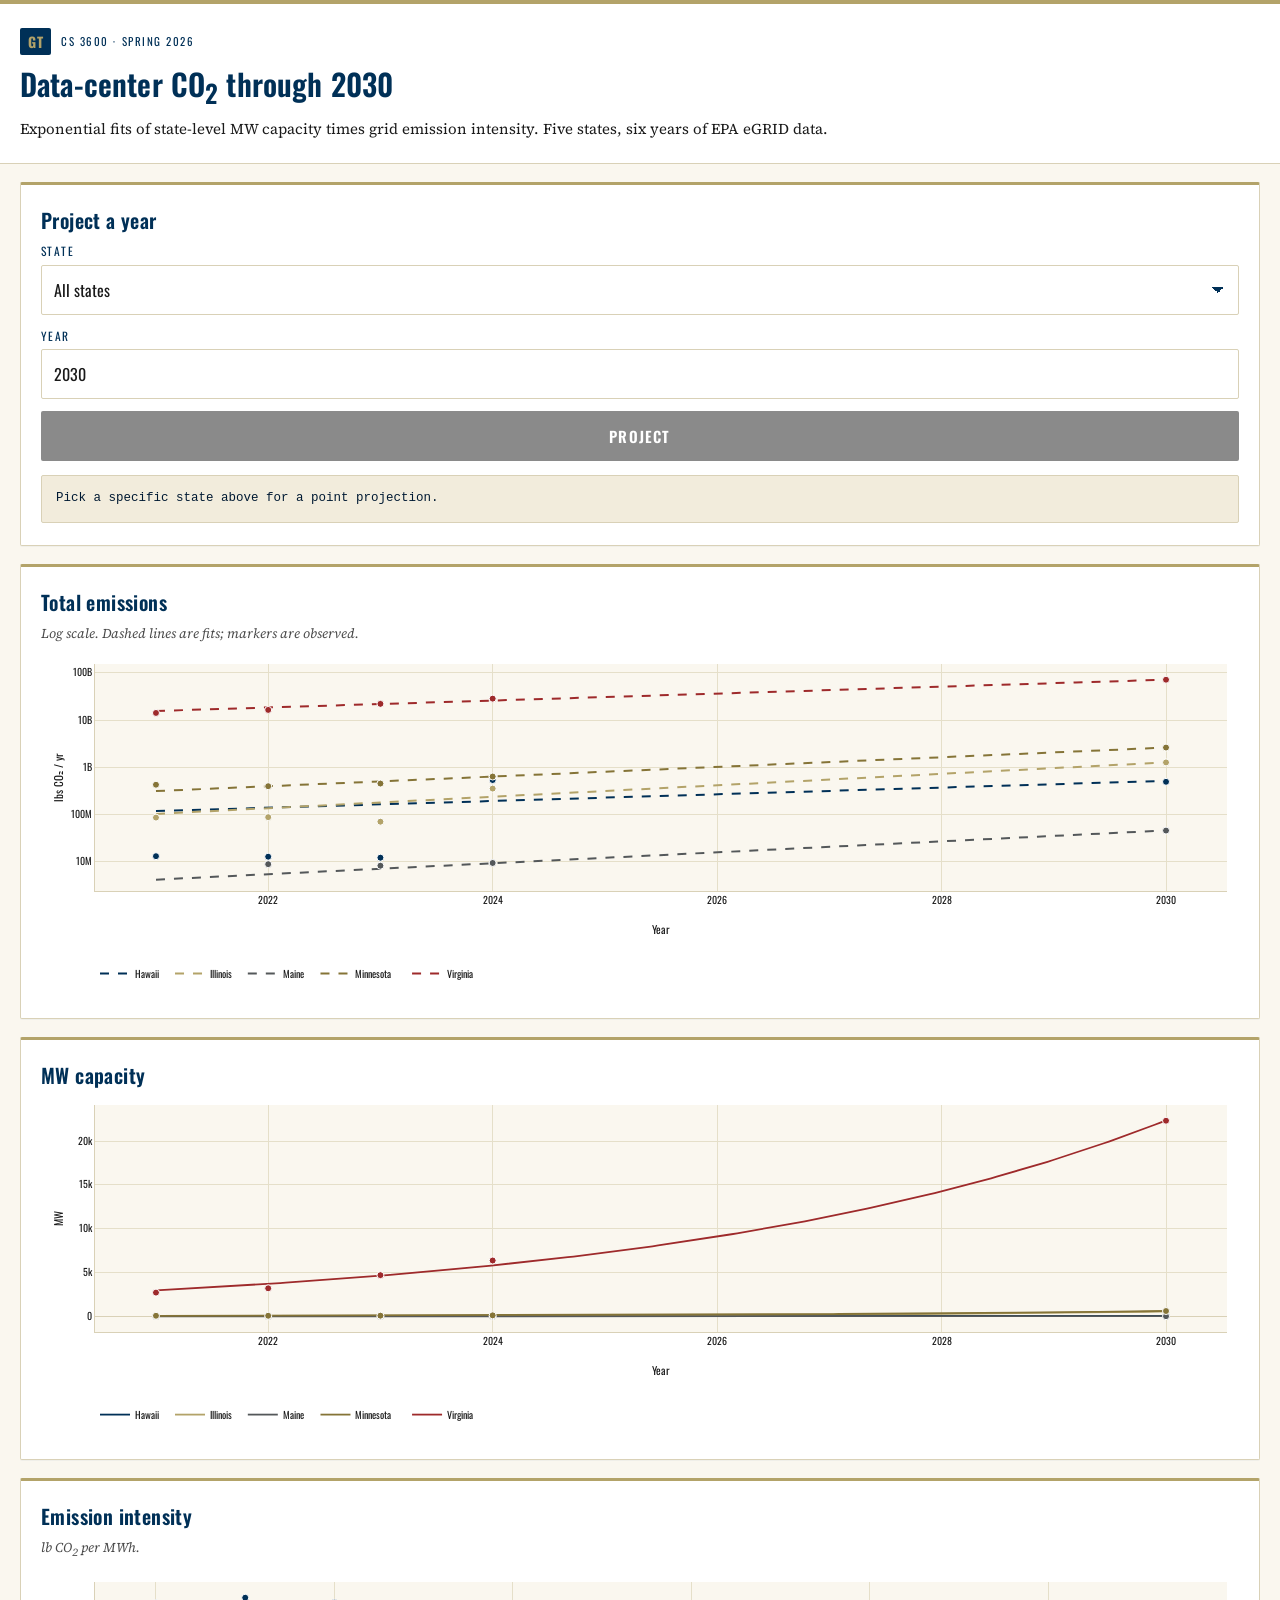
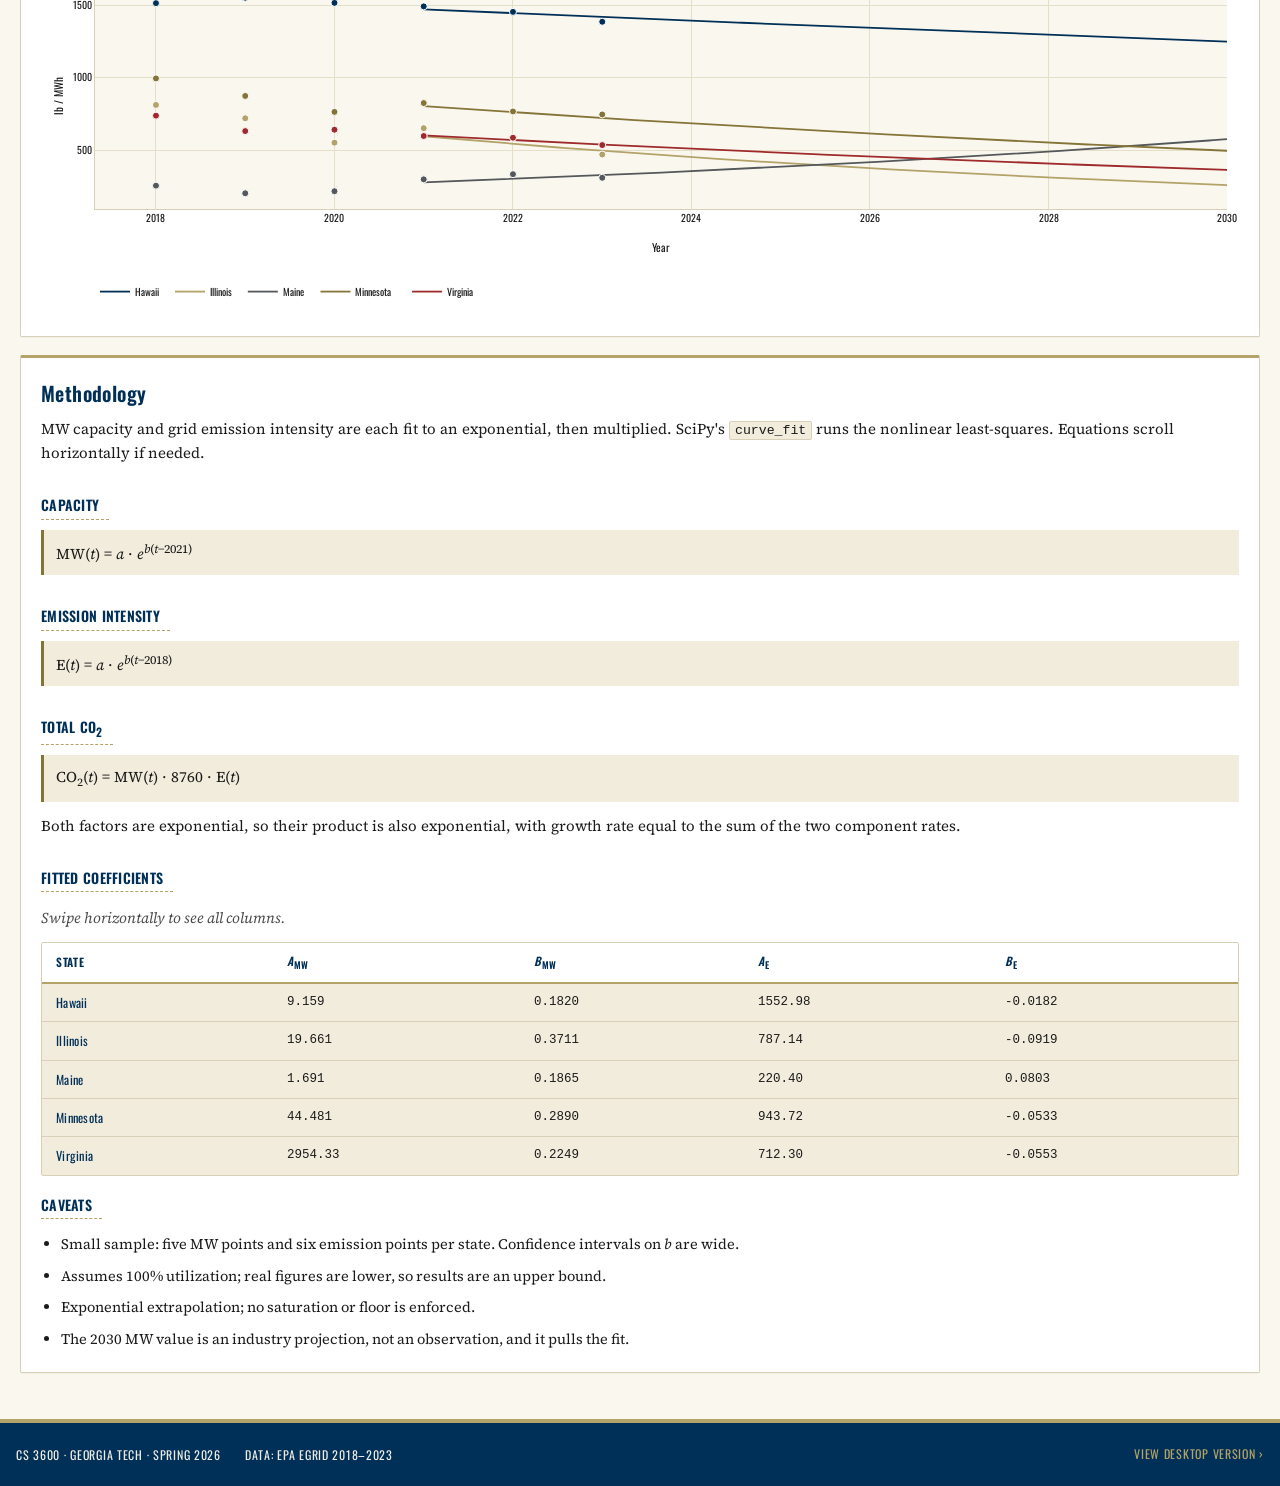
==== mobile/index.html @ 017476d4 "Add mobile/ folder with a mobile-optimized version of the site - mobile/index.html, mobile/styles.cs" ====
<!doctype html>
<html lang="en">
<head>
<meta charset="utf-8" />
<meta name="viewport" content="width=device-width, initial-scale=1, viewport-fit=cover" />
<meta name="theme-color" content="#003057" />
<title>Data-center CO₂ projections · mobile</title>
<script src="https://cdn.plot.ly/plotly-2.35.2.min.js"></script>
<link rel="preconnect" href="https://fonts.googleapis.com">
<link rel="preconnect" href="https://fonts.gstatic.com" crossorigin>
<link href="https://fonts.googleapis.com/css2?family=Oswald:wght@500;600;700&family=Source+Serif+4:ital,wght@0,400;0,600;1,400&display=swap" rel="stylesheet">
<link rel="stylesheet" href="styles.css" />
</head>
<body>

  <div class="gold-bar"></div>
  <header>
    <div class="wordmark">
      <span class="gt">GT</span>
      <span class="course">CS 3600 &middot; Spring 2026</span>
    </div>
    <h1>Data-center CO<sub>2</sub> through 2030</h1>
    <p class="lede">
      Exponential fits of state-level MW capacity times grid emission
      intensity. Five states, six years of EPA eGRID data.
    </p>
  </header>

  <main>

    <section class="panel">
      <h2>Project a year</h2>
      <form id="project-form">
        <label>State
          <select name="state" id="state">
            <option value="__all__">All states</option>
          </select>
        </label>
        <label>Year
          <input type="number" name="year" id="year" value="2030" min="2018" max="2050" step="1" inputmode="numeric" />
        </label>
        <button type="submit">Project</button>
      </form>
      <div id="result" class="result"></div>
    </section>

    <section class="panel">
      <h2>Total emissions</h2>
      <p class="panel-sub">Log scale. Dashed lines are fits; markers are observed.</p>
      <div id="total-chart" class="chart"></div>
    </section>

    <section class="panel">
      <h2>MW capacity</h2>
      <div id="mw-chart" class="chart"></div>
    </section>

    <section class="panel">
      <h2>Emission intensity</h2>
      <p class="panel-sub">lb CO<sub>2</sub> per MWh.</p>
      <div id="em-chart" class="chart"></div>
    </section>

    <section class="panel methodology">
      <h2>Methodology</h2>
      <p>
        MW capacity and grid emission intensity are each fit to an exponential,
        then multiplied. SciPy's <code>curve_fit</code> runs the nonlinear
        least-squares. Equations scroll horizontally if needed.
      </p>

      <h3>Capacity</h3>
      <div class="eq">MW(<i>t</i>) = <i>a</i> &middot; <i>e</i><sup><i>b</i>(<i>t</i>&minus;2021)</sup></div>

      <h3>Emission intensity</h3>
      <div class="eq">E(<i>t</i>) = <i>a</i> &middot; <i>e</i><sup><i>b</i>(<i>t</i>&minus;2018)</sup></div>

      <h3>Total CO<sub>2</sub></h3>
      <div class="eq">CO<sub>2</sub>(<i>t</i>) = MW(<i>t</i>) &middot; 8760 &middot; E(<i>t</i>)</div>
      <p>
        Both factors are exponential, so their product is also exponential, with
        growth rate equal to the sum of the two component rates.
      </p>

      <h3>Fitted coefficients</h3>
      <p class="panel-sub">Swipe horizontally to see all columns.</p>
      <div class="table-wrap">
        <table id="fits-table">
          <thead>
            <tr>
              <th>State</th>
              <th><i>a</i><sub>MW</sub></th>
              <th><i>b</i><sub>MW</sub></th>
              <th><i>a</i><sub>E</sub></th>
              <th><i>b</i><sub>E</sub></th>
            </tr>
          </thead>
          <tbody></tbody>
        </table>
      </div>

      <h3>Caveats</h3>
      <ul class="caveats">
        <li>Small sample: five MW points and six emission points per state. Confidence intervals on <i>b</i> are wide.</li>
        <li>Assumes 100% utilization; real figures are lower, so results are an upper bound.</li>
        <li>Exponential extrapolation; no saturation or floor is enforced.</li>
        <li>The 2030 MW value is an industry projection, not an observation, and it pulls the fit.</li>
      </ul>
    </section>

  </main>

  <footer>
    <div class="footer-inner">
      <span>CS 3600 &middot; Georgia Tech &middot; Spring 2026</span>
      <span>Data: EPA eGRID 2018&ndash;2023</span>
      <a href="../index.html">View desktop version &rsaquo;</a>
    </div>
  </footer>

  <script src="app.js"></script>
</body>
</html>
---- mobile/styles.css ----
:root {
  --gt-gold: #B3A369;
  --gt-gold-deep: #857437;
  --gt-navy: #003057;
  --gt-navy-ink: #001A33;
  --paper: #FAF7EF;
  --paper-2: #F2ECDC;
  --rule: #D9D1B7;
  --text: #1A1A1A;
  --muted: #4A4A4A;
}

* { box-sizing: border-box; }

html, body {
  margin: 0;
  padding: 0;
  background: var(--paper);
  color: var(--text);
  font-family: "Source Serif 4", Georgia, "Times New Roman", serif;
  font-size: 16px;
  line-height: 1.55;
  -webkit-text-size-adjust: 100%;
  -webkit-font-smoothing: antialiased;
}

.gold-bar {
  height: 4px;
  background: var(--gt-gold);
}

header {
  padding: 18px 16px 20px;
  border-bottom: 1px solid var(--rule);
  background: #FFFFFF;
}

.wordmark {
  display: flex;
  align-items: center;
  gap: 10px;
  margin-bottom: 12px;
}
.wordmark .gt {
  font-family: "Oswald", sans-serif;
  font-weight: 700;
  background: var(--gt-navy);
  color: var(--gt-gold);
  padding: 3px 8px 2px;
  font-size: 14px;
  letter-spacing: 0.04em;
  border-radius: 2px;
}
.wordmark .course {
  font-family: "Oswald", sans-serif;
  text-transform: uppercase;
  font-size: 11px;
  letter-spacing: 0.14em;
  color: var(--gt-navy);
}

header h1 {
  font-family: "Oswald", sans-serif;
  font-weight: 600;
  color: var(--gt-navy);
  font-size: 26px;
  line-height: 1.15;
  margin: 0 0 10px;
  letter-spacing: 0.005em;
}

.lede {
  font-size: 15px;
  margin: 0;
  color: var(--text);
}

main {
  padding: 14px 14px 22px;
  display: block;
}

.panel {
  background: #FFFFFF;
  border: 1px solid var(--rule);
  border-top: 3px solid var(--gt-gold);
  border-radius: 2px;
  padding: 16px 16px 18px;
  margin-bottom: 14px;
  box-shadow: 0 1px 0 rgba(0, 48, 87, 0.04);
}

.panel h2 {
  font-family: "Oswald", sans-serif;
  color: var(--gt-navy);
  font-size: 18px;
  font-weight: 600;
  margin: 0 0 6px;
  letter-spacing: 0.02em;
}
.panel-sub {
  margin: 0 0 12px;
  color: var(--muted);
  font-size: 13.5px;
  font-style: italic;
}

form {
  display: flex;
  flex-direction: column;
  gap: 12px;
}
label {
  display: flex;
  flex-direction: column;
  gap: 5px;
  font-family: "Oswald", sans-serif;
  font-size: 11.5px;
  color: var(--gt-navy);
  letter-spacing: 0.12em;
  text-transform: uppercase;
}
select, input {
  background: #FFFFFF;
  color: var(--text);
  border: 1px solid var(--rule);
  border-radius: 2px;
  padding: 12px;
  /* 16px prevents iOS Safari auto-zoom on focus */
  font-size: 16px;
  font-family: inherit;
  width: 100%;
  min-height: 46px;
  appearance: none;
  -webkit-appearance: none;
}
select {
  background-image: linear-gradient(45deg, transparent 50%, var(--gt-navy) 50%),
                    linear-gradient(135deg, var(--gt-navy) 50%, transparent 50%);
  background-position: calc(100% - 20px) 50%, calc(100% - 14px) 50%;
  background-size: 6px 6px, 6px 6px;
  background-repeat: no-repeat;
  padding-right: 36px;
}
select:focus, input:focus {
  outline: 2px solid var(--gt-gold);
  outline-offset: 1px;
  border-color: var(--gt-gold);
}

button {
  background: var(--gt-navy);
  color: #FFFFFF;
  border: 0;
  padding: 14px 18px;
  border-radius: 2px;
  font-family: "Oswald", sans-serif;
  font-size: 15px;
  letter-spacing: 0.08em;
  text-transform: uppercase;
  font-weight: 600;
  cursor: pointer;
  width: 100%;
  min-height: 48px;
  transition: background 120ms ease;
}
button:active { background: var(--gt-navy-ink); }
button:disabled { background: #8A8A8A; cursor: not-allowed; }

.result {
  margin-top: 14px;
  background: var(--paper-2);
  border: 1px solid var(--rule);
  border-radius: 2px;
  padding: 12px 14px;
  font-family: "SF Mono", Menlo, Consolas, monospace;
  font-size: 12.5px;
  line-height: 1.7;
  white-space: pre-wrap;
  min-height: 24px;
  color: var(--gt-navy-ink);
  overflow-x: auto;
  -webkit-overflow-scrolling: touch;
}

.chart { width: 100%; height: 280px; }

.methodology p { margin: 8px 0 12px; font-size: 15px; }
.methodology h3 {
  font-family: "Oswald", sans-serif;
  color: var(--gt-navy);
  font-size: 14px;
  font-weight: 600;
  margin: 18px 0 6px;
  letter-spacing: 0.02em;
  border-bottom: 1px dashed var(--gt-gold);
  padding-bottom: 3px;
  display: inline-block;
  padding-right: 10px;
  text-transform: uppercase;
}

.eq {
  background: var(--paper-2);
  border-left: 3px solid var(--gt-gold-deep);
  padding: 10px 12px;
  margin: 4px 0 12px;
  font-family: "Source Serif 4", "Cambria Math", Georgia, serif;
  font-size: 15px;
  overflow-x: auto;
  white-space: nowrap;
  -webkit-overflow-scrolling: touch;
}
.eq i { font-style: italic; }
.eq sub { font-size: 0.75em; }
.eq sup { font-size: 0.8em; }

code {
  background: var(--paper-2);
  border: 1px solid var(--rule);
  padding: 1px 5px;
  border-radius: 2px;
  font-family: "SF Mono", Menlo, Consolas, monospace;
  font-size: 0.88em;
}

.table-wrap {
  overflow-x: auto;
  -webkit-overflow-scrolling: touch;
  border: 1px solid var(--rule);
  border-radius: 2px;
  background: var(--paper-2);
}
#fits-table {
  width: 100%;
  min-width: 480px;
  border-collapse: collapse;
  margin: 0;
  font-size: 13px;
}
#fits-table th, #fits-table td {
  text-align: left;
  padding: 9px 14px;
  border-bottom: 1px solid var(--rule);
  white-space: nowrap;
}
#fits-table tbody tr:last-child td { border-bottom: 0; }
#fits-table thead th {
  font-family: "Oswald", sans-serif;
  color: var(--gt-navy);
  font-weight: 600;
  letter-spacing: 0.06em;
  border-bottom: 2px solid var(--gt-gold);
  text-transform: uppercase;
  font-size: 11.5px;
  background: #FFFFFF;
}
#fits-table tbody td:first-child {
  font-family: "Oswald", sans-serif;
  color: var(--gt-navy);
  letter-spacing: 0.02em;
}
#fits-table tbody td {
  font-family: "SF Mono", Menlo, Consolas, monospace;
  font-size: 12.5px;
}

.caveats {
  margin: 8px 0 0;
  padding-left: 20px;
  font-size: 14.5px;
}
.caveats li { margin-bottom: 9px; }
.caveats li:last-child { margin-bottom: 0; }

footer {
  border-top: 4px solid var(--gt-gold);
  background: var(--gt-navy);
  color: #EEEDE4;
}
.footer-inner {
  padding: 16px 16px calc(16px + env(safe-area-inset-bottom));
  display: flex;
  flex-direction: column;
  gap: 6px;
  font-size: 12px;
  font-family: "Oswald", sans-serif;
  letter-spacing: 0.06em;
  text-transform: uppercase;
}
.footer-inner a {
  color: var(--gt-gold);
  text-decoration: none;
  font-family: "Oswald", sans-serif;
  letter-spacing: 0.06em;
  margin-top: 4px;
  padding: 6px 0;
  min-height: 32px;
}
.footer-inner a:active { color: #FFFFFF; }
footer code {
  background: rgba(255,255,255,0.08);
  border: 1px solid rgba(255,255,255,0.14);
  color: var(--gt-gold);
  font-family: "SF Mono", Menlo, Consolas, monospace;
  letter-spacing: 0;
  text-transform: none;
}

/* Tablet breakpoint: a little more breathing room */
@media (min-width: 600px) {
  header { padding: 24px 20px 22px; }
  header h1 { font-size: 30px; }
  main { padding: 18px 20px 28px; }
  .panel { padding: 20px 20px 22px; margin-bottom: 18px; }
  .panel h2 { font-size: 20px; }
  .chart { height: 340px; }
  .footer-inner { flex-direction: row; flex-wrap: wrap; gap: 10px 24px; align-items: center; }
  .footer-inner a { margin-left: auto; margin-top: 0; }
}
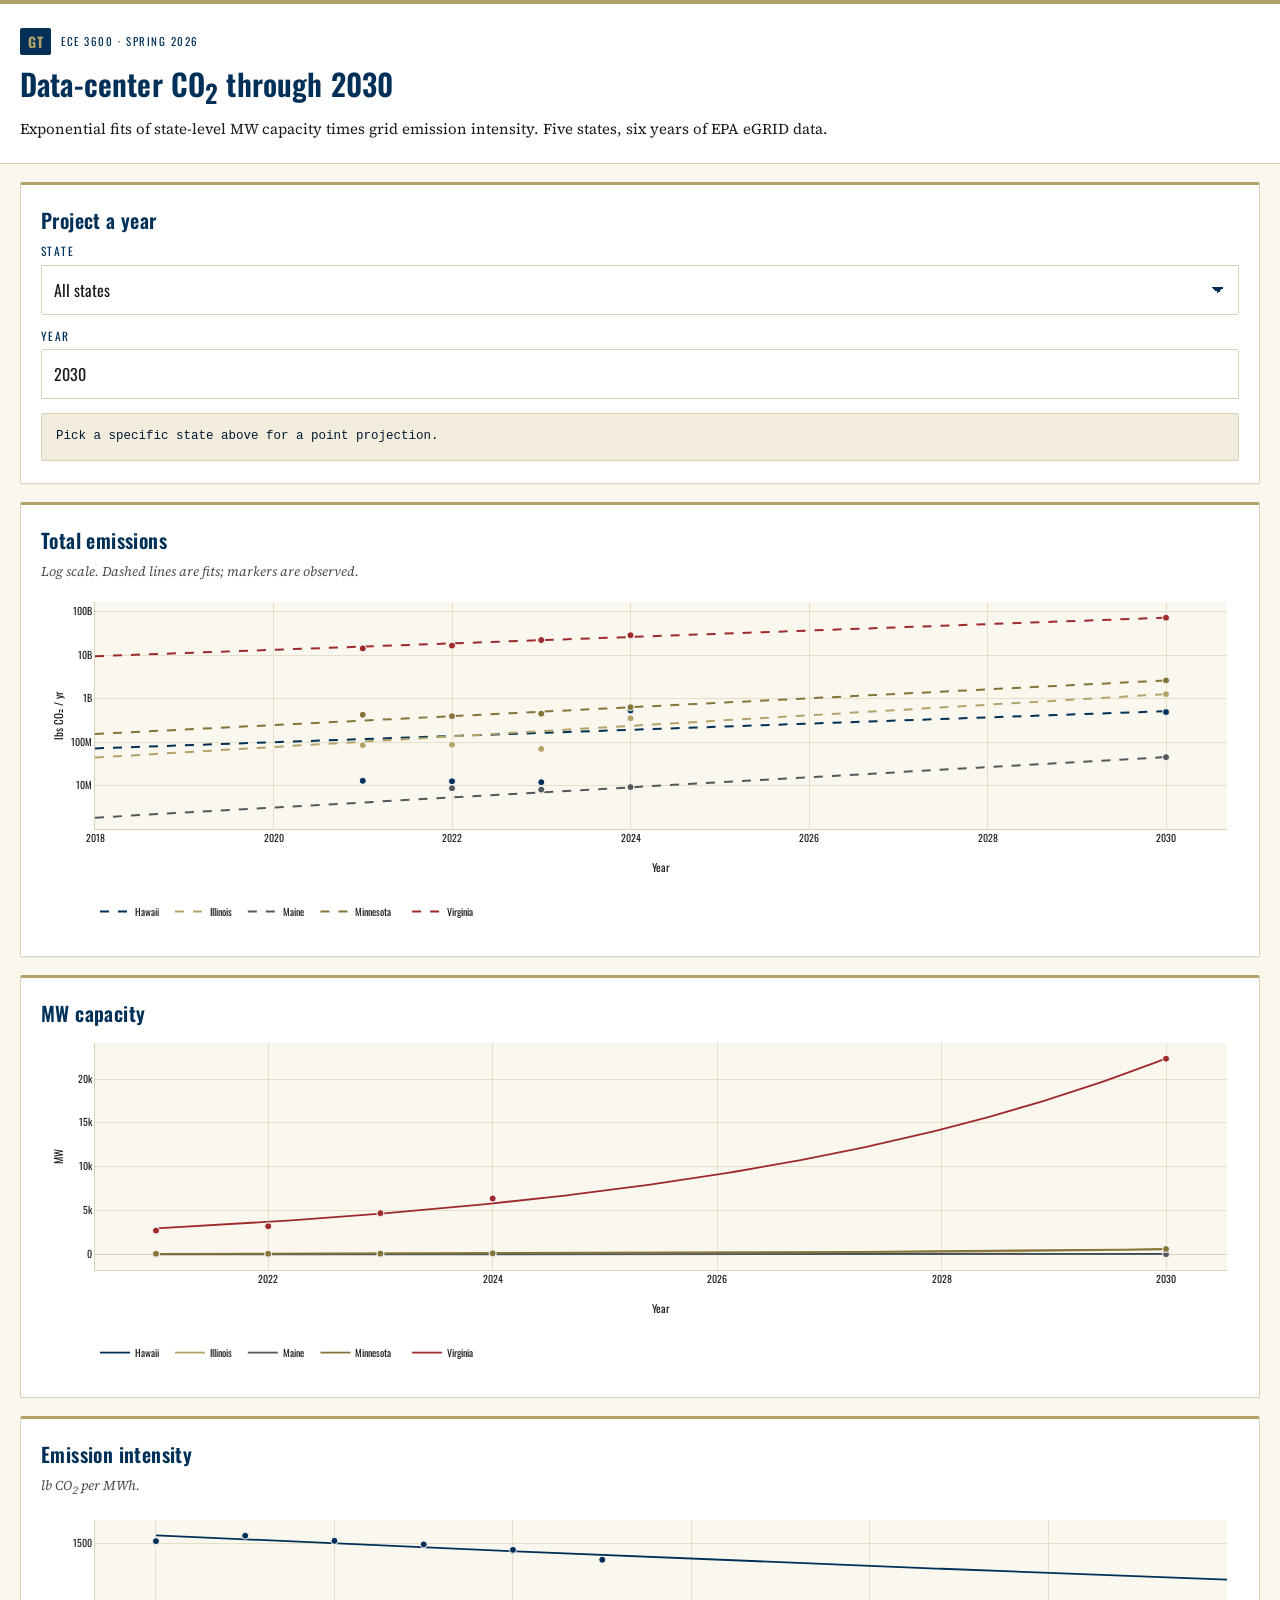
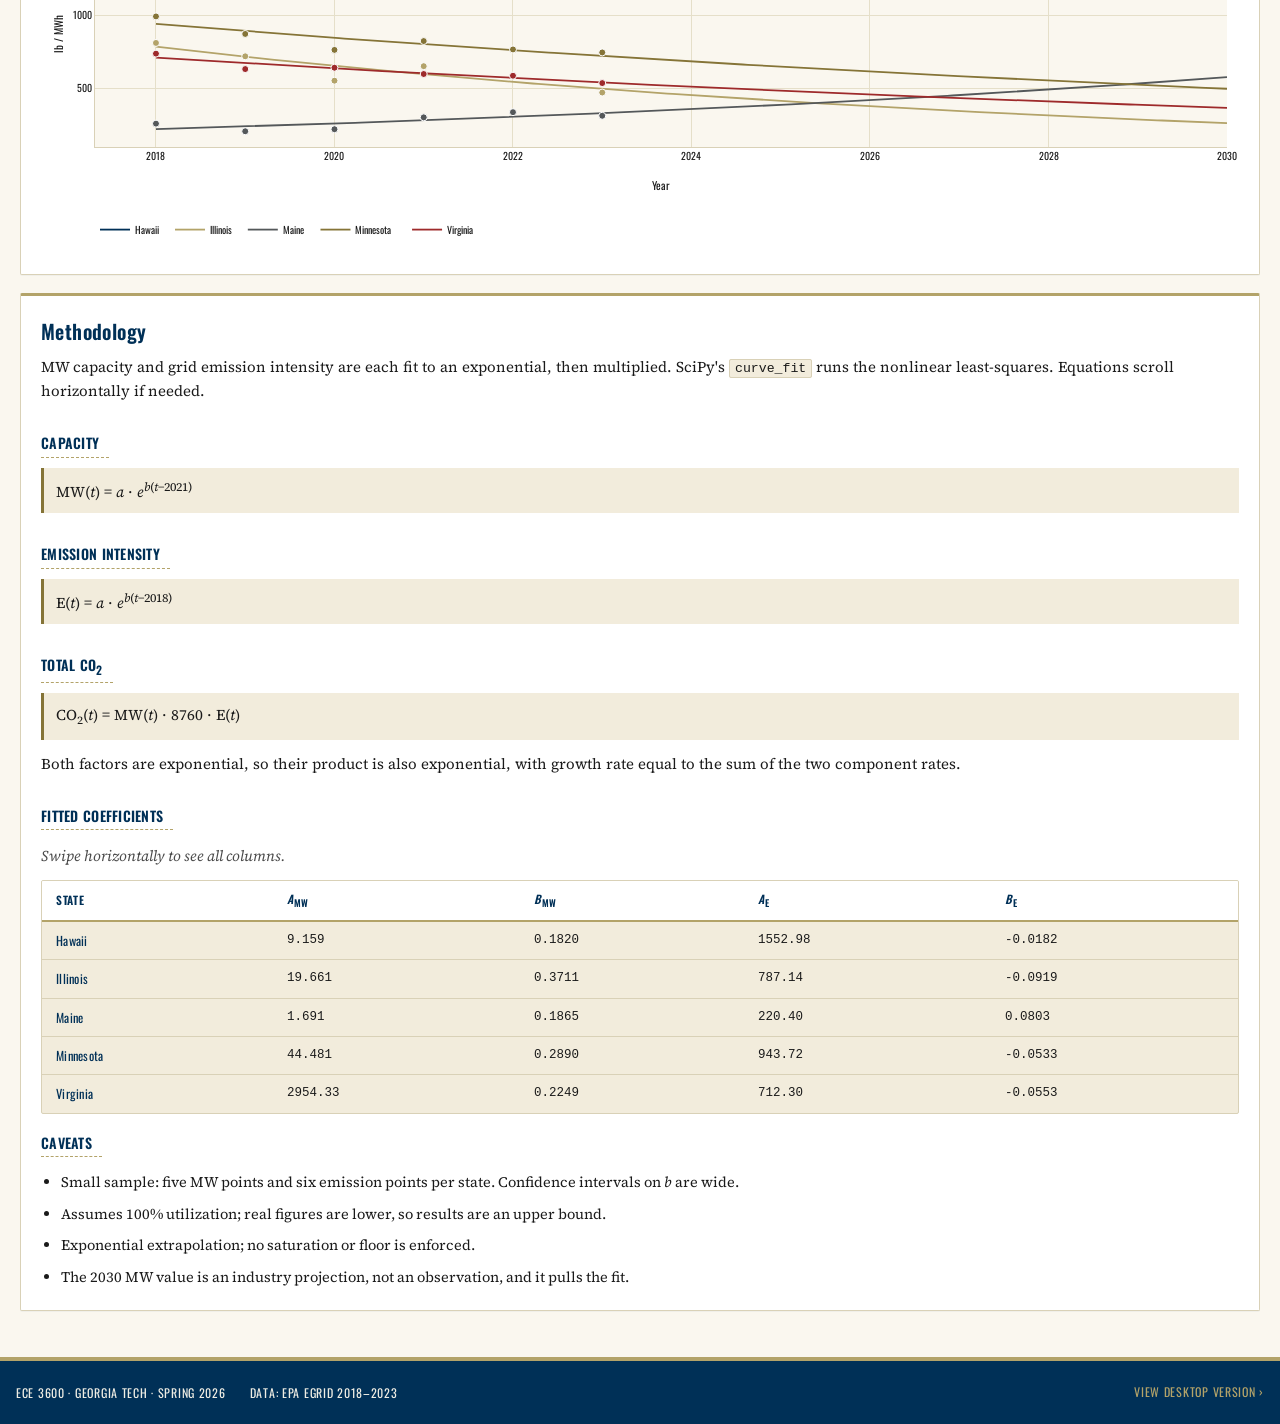
==== commit 7b76e76d: "Remove Project button, lock chart pan/zoom, rename to ECE 3600 The form already re-runs on state/yea" ====
--- a/mobile/index.html
+++ b/mobile/index.html
@@ -17,7 +17,7 @@
   <header>
     <div class="wordmark">
       <span class="gt">GT</span>
-      <span class="course">CS 3600 &middot; Spring 2026</span>
+      <span class="course">ECE 3600 &middot; Spring 2026</span>
     </div>
     <h1>Data-center CO<sub>2</sub> through 2030</h1>
     <p class="lede">
@@ -39,7 +39,6 @@
         <label>Year
           <input type="number" name="year" id="year" value="2030" min="2018" max="2050" step="1" inputmode="numeric" />
         </label>
-        <button type="submit">Project</button>
       </form>
       <div id="result" class="result"></div>
     </section>
@@ -112,7 +111,7 @@
 
   <footer>
     <div class="footer-inner">
-      <span>CS 3600 &middot; Georgia Tech &middot; Spring 2026</span>
+      <span>ECE 3600 &middot; Georgia Tech &middot; Spring 2026</span>
       <span>Data: EPA eGRID 2018&ndash;2023</span>
       <a href="../index.html">View desktop version &rsaquo;</a>
     </div>
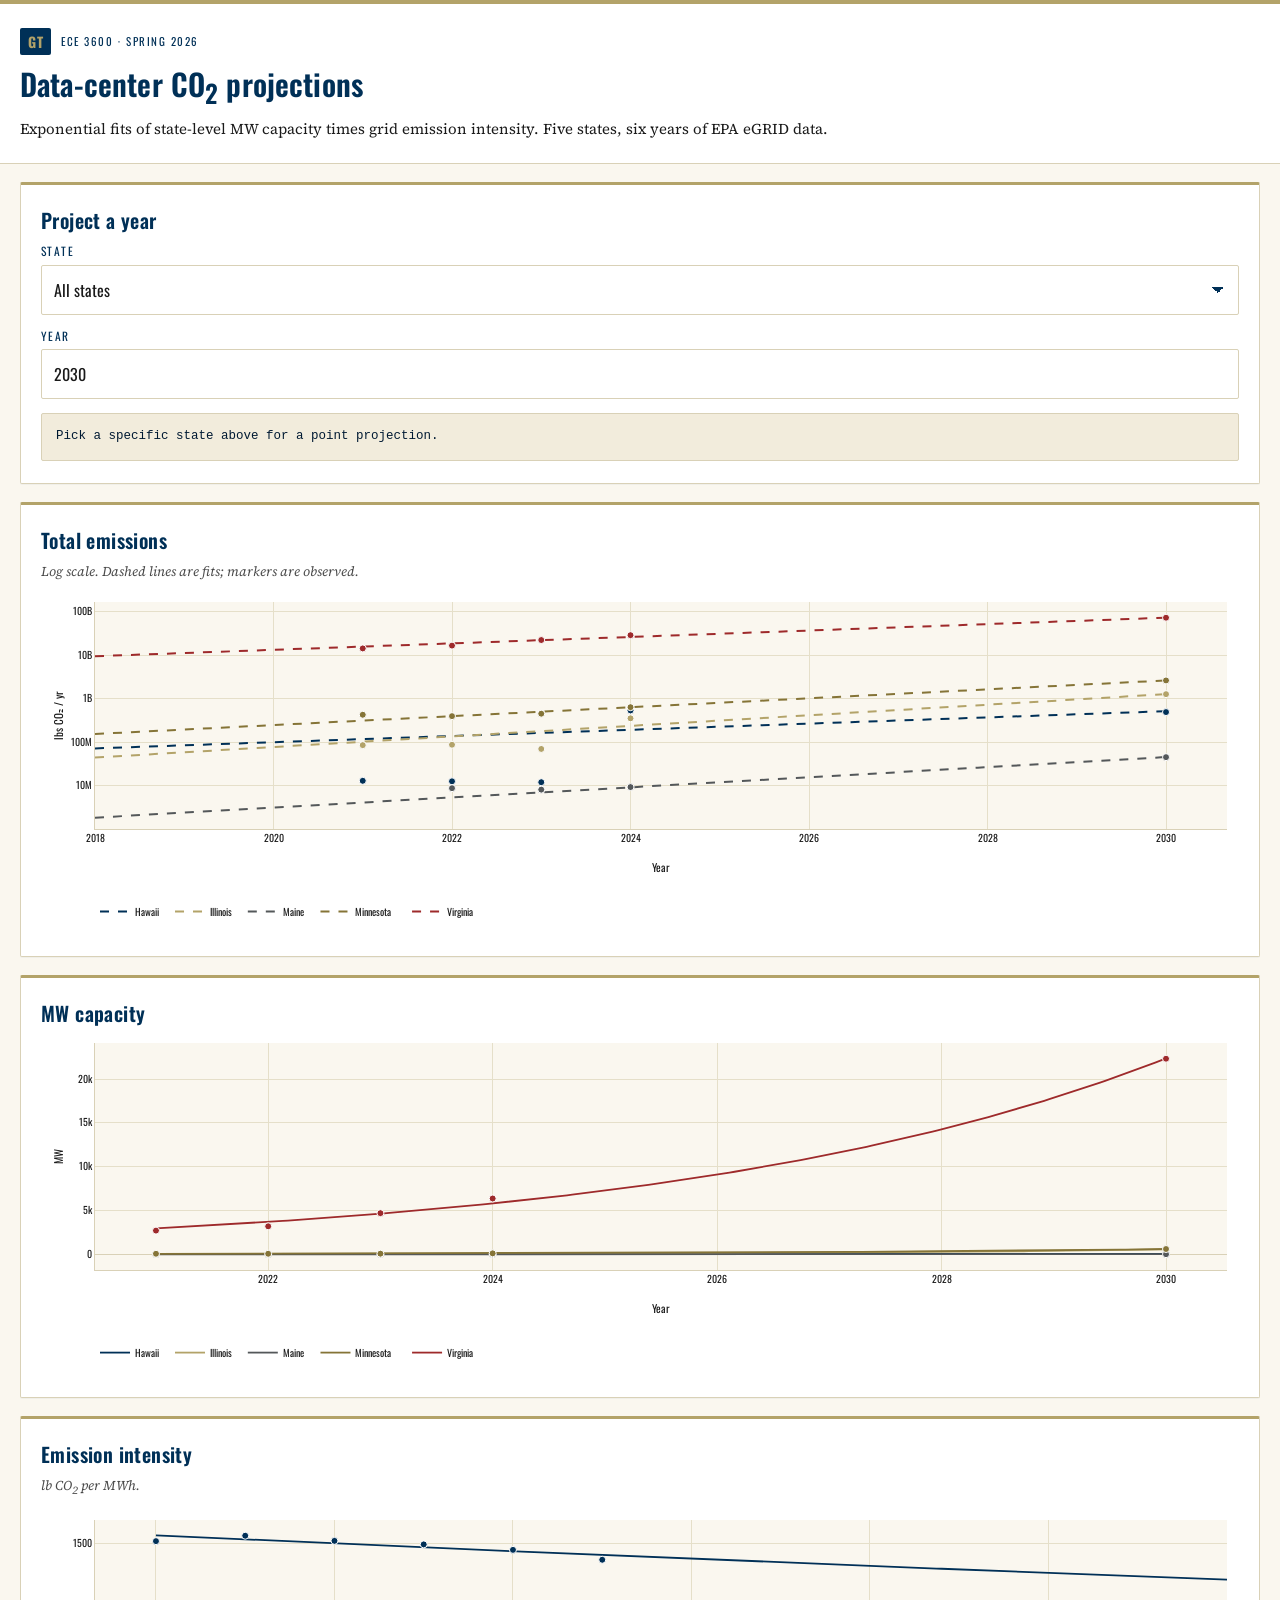
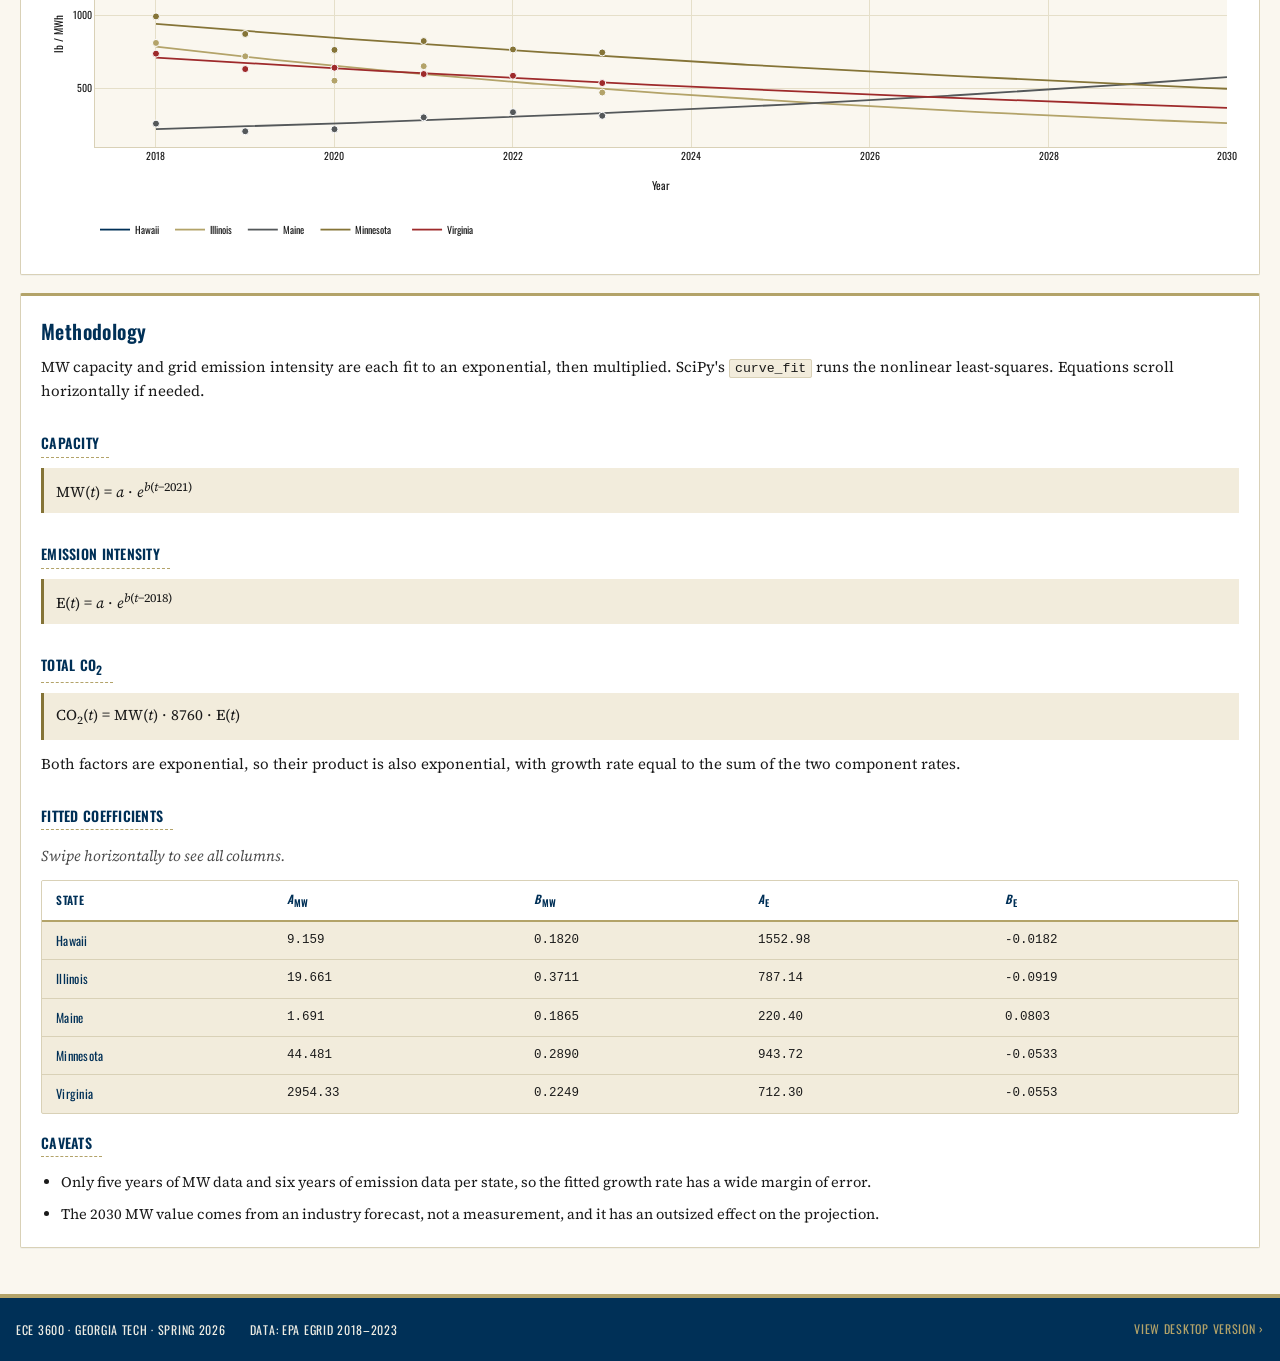
==== commit 2b28ac14: "Drop "through 2030" framing and trim caveats list Remove the utilization-assumption and exponential-" ====
--- a/mobile/index.html
+++ b/mobile/index.html
@@ -19,7 +19,7 @@
       <span class="gt">GT</span>
       <span class="course">ECE 3600 &middot; Spring 2026</span>
     </div>
-    <h1>Data-center CO<sub>2</sub> through 2030</h1>
+    <h1>Data-center CO<sub>2</sub> projections</h1>
     <p class="lede">
       Exponential fits of state-level MW capacity times grid emission
       intensity. Five states, six years of EPA eGRID data.
@@ -100,10 +100,8 @@
 
       <h3>Caveats</h3>
       <ul class="caveats">
-        <li>Small sample: five MW points and six emission points per state. Confidence intervals on <i>b</i> are wide.</li>
-        <li>Assumes 100% utilization; real figures are lower, so results are an upper bound.</li>
-        <li>Exponential extrapolation; no saturation or floor is enforced.</li>
-        <li>The 2030 MW value is an industry projection, not an observation, and it pulls the fit.</li>
+        <li>Only five years of MW data and six years of emission data per state, so the fitted growth rate has a wide margin of error.</li>
+        <li>The 2030 MW value comes from an industry forecast, not a measurement, and it has an outsized effect on the projection.</li>
       </ul>
     </section>
 
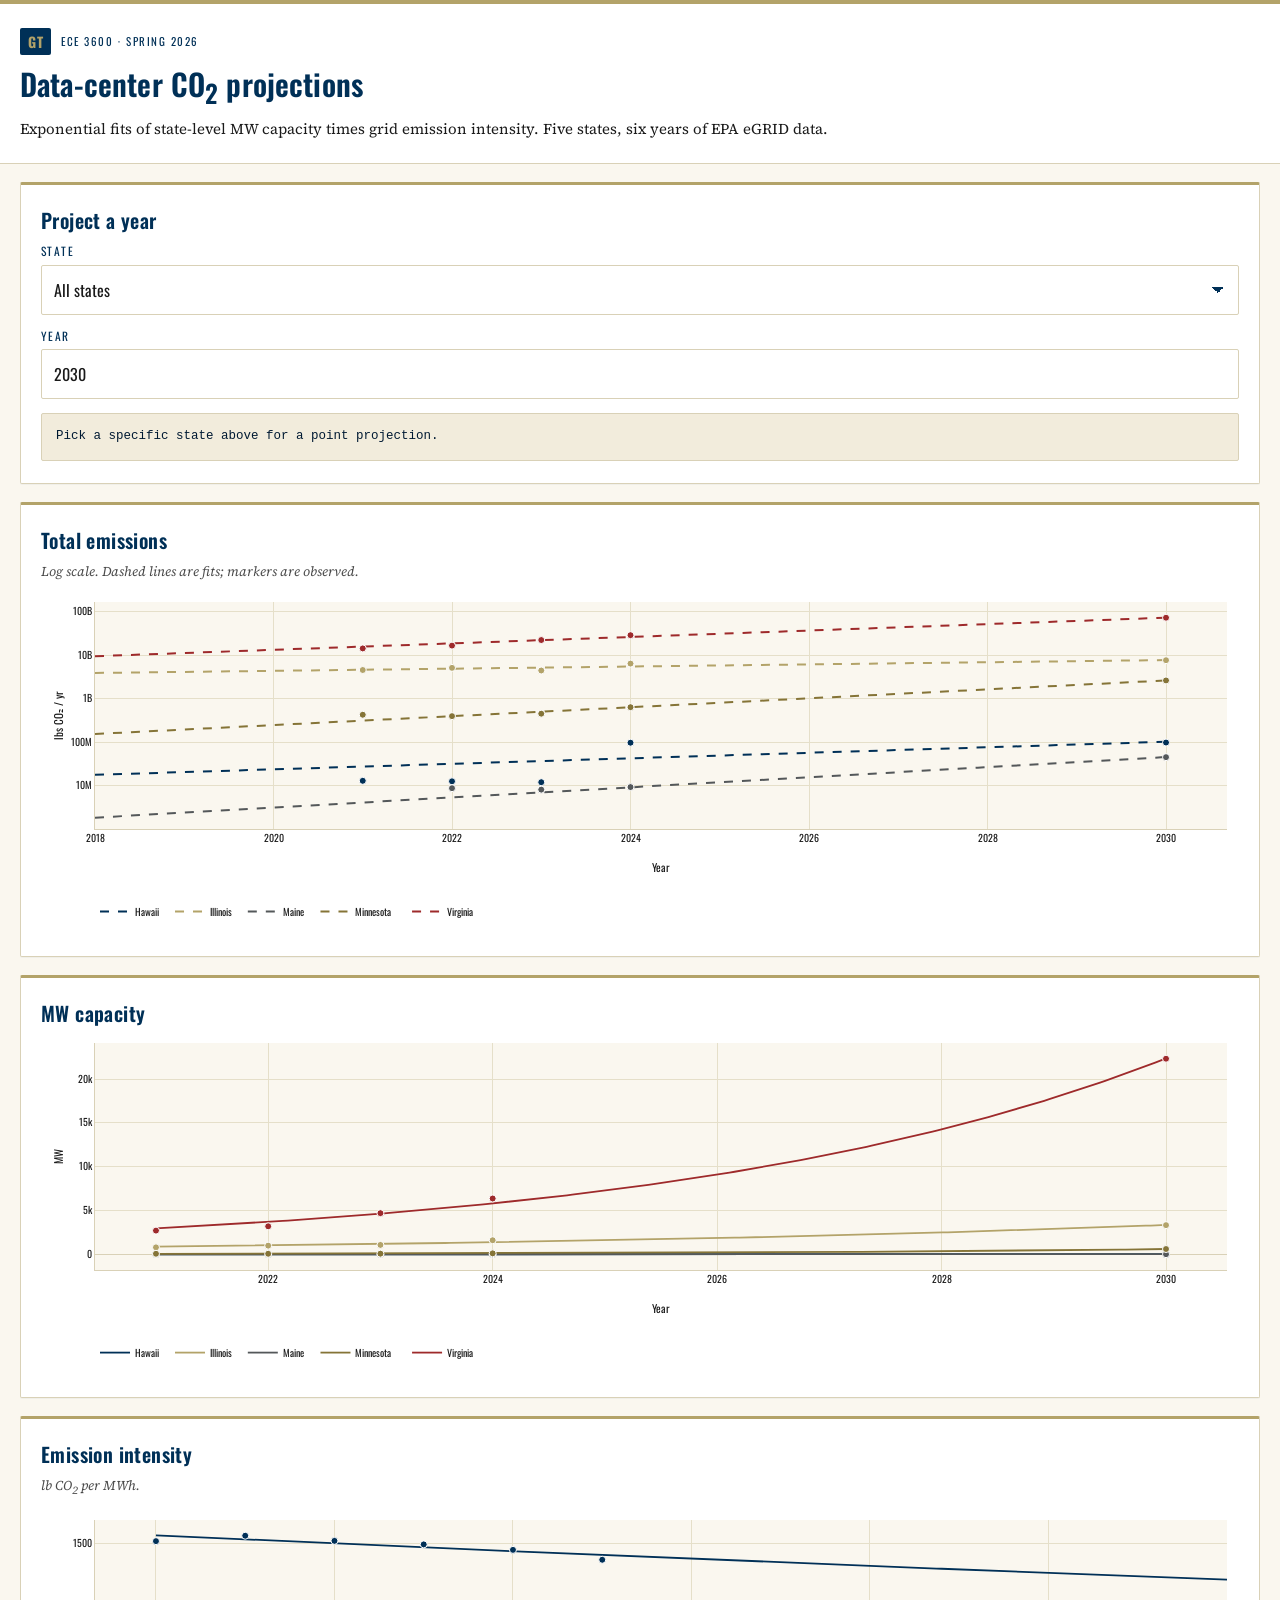
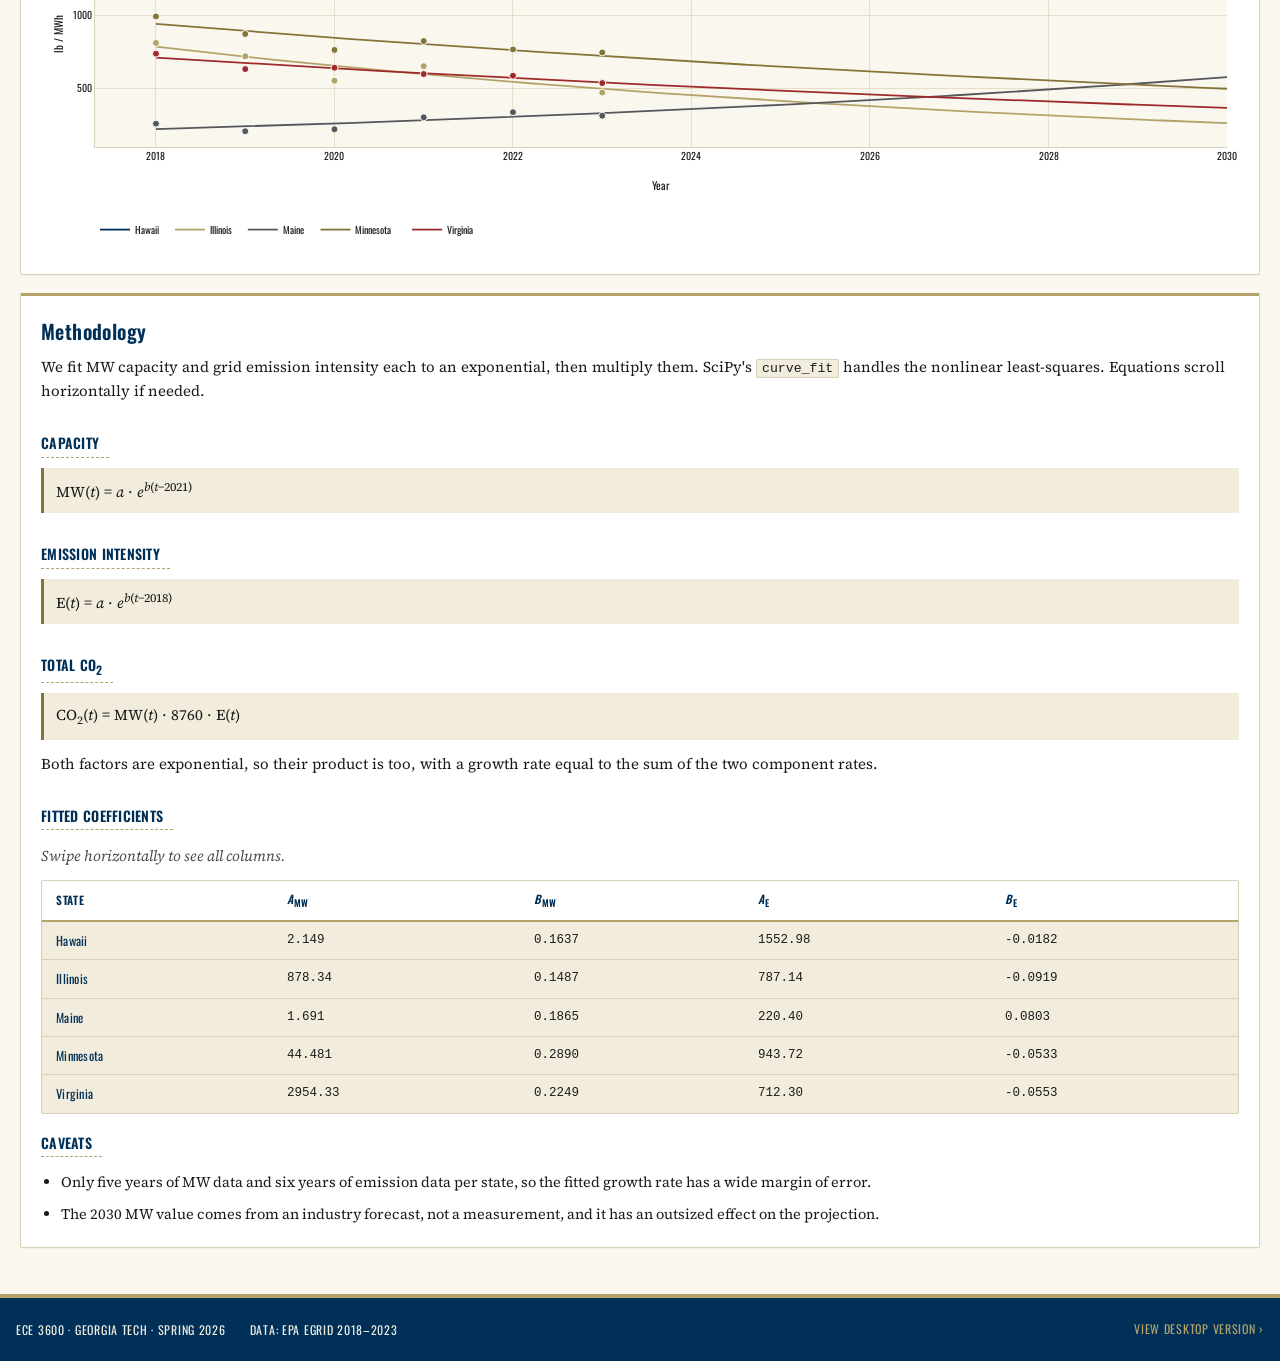
==== commit 766ae05b: "Humanize methodology copy and panel subheadings Co-Authored-By: Claude Opus 4.7 (1M context) <norepl" ====
--- a/mobile/index.html
+++ b/mobile/index.html
@@ -63,8 +63,8 @@
     <section class="panel methodology">
       <h2>Methodology</h2>
       <p>
-        MW capacity and grid emission intensity are each fit to an exponential,
-        then multiplied. SciPy's <code>curve_fit</code> runs the nonlinear
+        We fit MW capacity and grid emission intensity each to an exponential,
+        then multiply them. SciPy's <code>curve_fit</code> handles the nonlinear
         least-squares. Equations scroll horizontally if needed.
       </p>
 
@@ -77,8 +77,8 @@
       <h3>Total CO<sub>2</sub></h3>
       <div class="eq">CO<sub>2</sub>(<i>t</i>) = MW(<i>t</i>) &middot; 8760 &middot; E(<i>t</i>)</div>
       <p>
-        Both factors are exponential, so their product is also exponential, with
-        growth rate equal to the sum of the two component rates.
+        Both factors are exponential, so their product is too, with a growth rate
+        equal to the sum of the two component rates.
       </p>
 
       <h3>Fitted coefficients</h3>
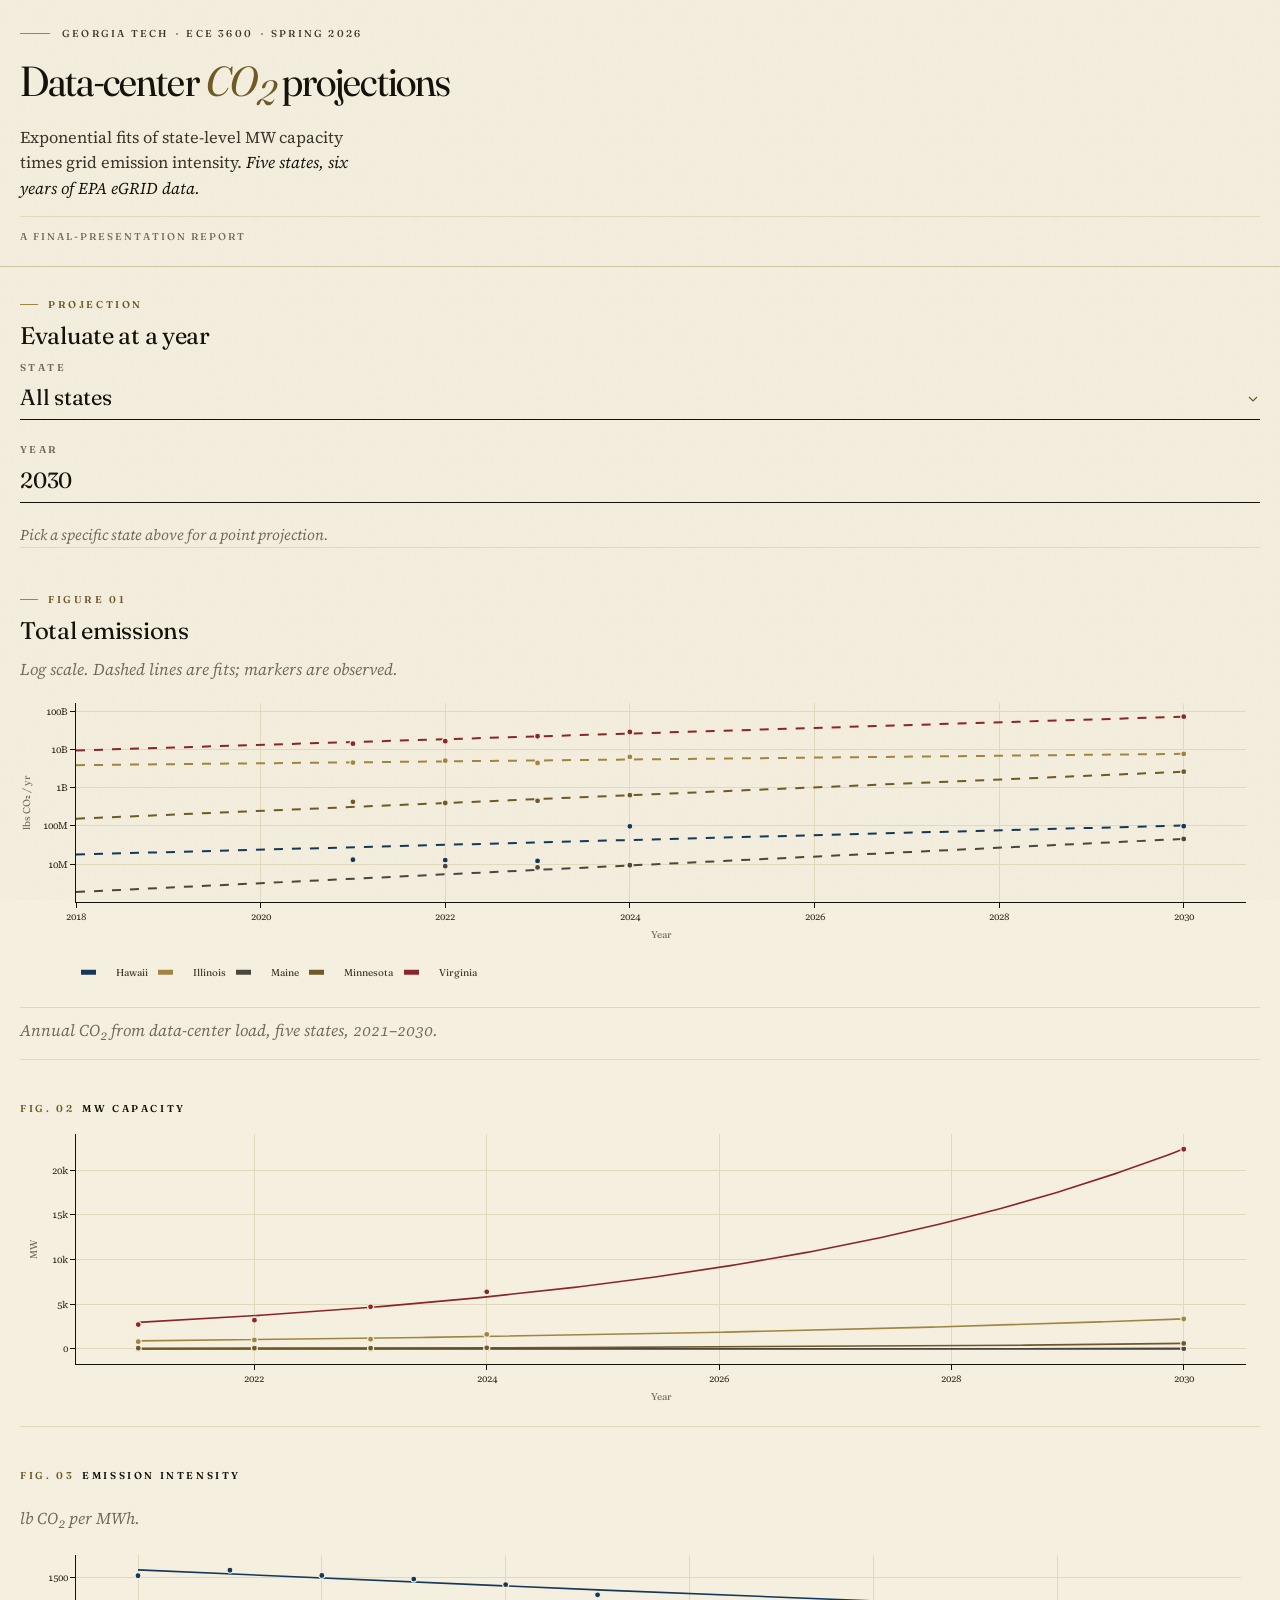
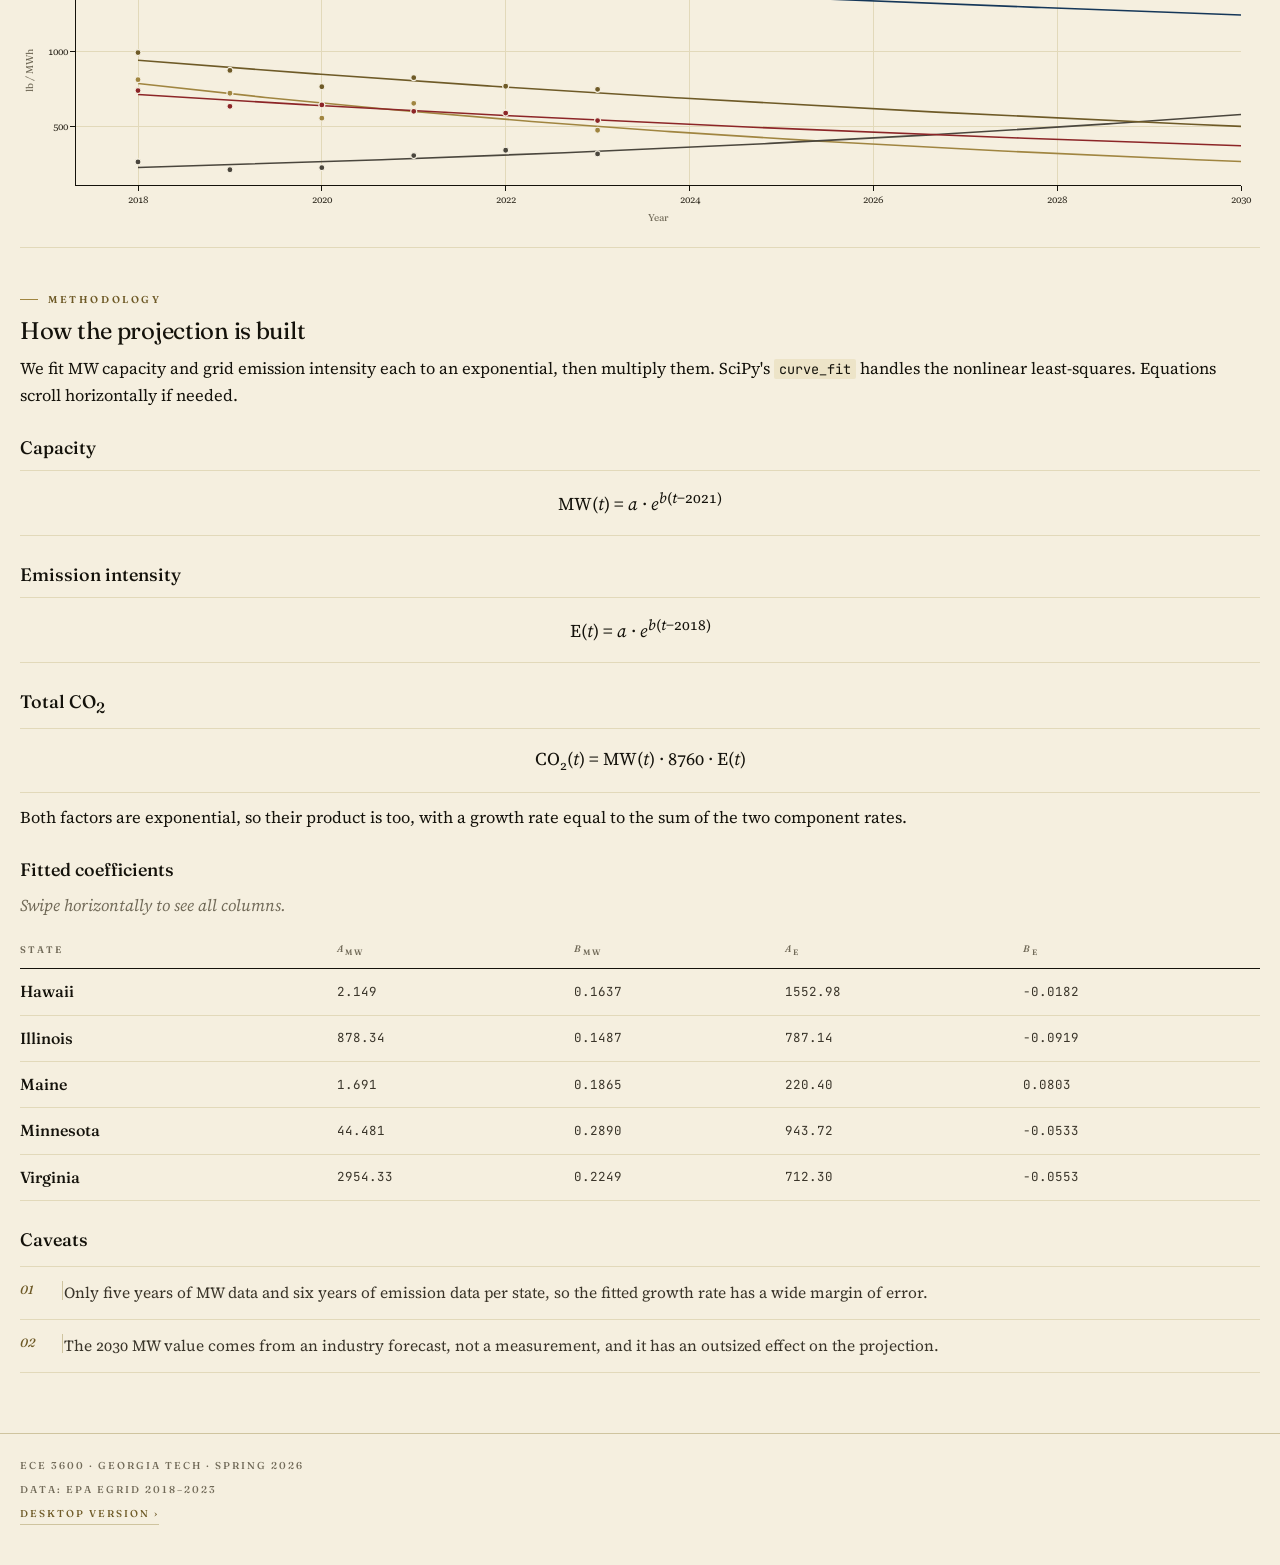
==== commit 0d466280: "Redesign site with editorial research-paper aesthetic Replace GT-template treatment (gold bar, panel" ====
--- a/mobile/index.html
+++ b/mobile/index.html
@@ -3,33 +3,37 @@
 <head>
 <meta charset="utf-8" />
 <meta name="viewport" content="width=device-width, initial-scale=1, viewport-fit=cover" />
-<meta name="theme-color" content="#003057" />
-<title>Data-center CO₂ projections · mobile</title>
+<meta name="theme-color" content="#F5EFDF" />
+<title>Data-center CO₂ projections · ECE 3600</title>
 <script src="https://cdn.plot.ly/plotly-2.35.2.min.js"></script>
 <link rel="preconnect" href="https://fonts.googleapis.com">
 <link rel="preconnect" href="https://fonts.gstatic.com" crossorigin>
-<link href="https://fonts.googleapis.com/css2?family=Oswald:wght@500;600;700&family=Source+Serif+4:ital,wght@0,400;0,600;1,400&display=swap" rel="stylesheet">
 <link rel="stylesheet" href="styles.css" />
 </head>
 <body>
 
-  <div class="gold-bar"></div>
   <header>
-    <div class="wordmark">
-      <span class="gt">GT</span>
-      <span class="course">ECE 3600 &middot; Spring 2026</span>
-    </div>
-    <h1>Data-center CO<sub>2</sub> projections</h1>
+    <p class="dateline">
+      <span class="gold-mark"></span>
+      <span>Georgia Tech</span>
+      <span class="sep"></span>
+      <span>ECE 3600</span>
+      <span class="sep"></span>
+      <span>Spring 2026</span>
+    </p>
+    <h1>Data-center <em>CO<sub>2</sub></em> projections</h1>
     <p class="lede">
-      Exponential fits of state-level MW capacity times grid emission
-      intensity. Five states, six years of EPA eGRID data.
+      Exponential fits of state-level MW capacity times grid emission intensity.
+      <em>Five states, six years of EPA eGRID data.</em>
     </p>
+    <div class="byline">A final-presentation report</div>
   </header>
 
   <main>
 
-    <section class="panel">
-      <h2>Project a year</h2>
+    <article class="article">
+      <div class="section-kicker">Projection</div>
+      <h2>Evaluate at a year</h2>
       <form id="project-form">
         <label>State
           <select name="state" id="state">
@@ -41,27 +45,30 @@
         </label>
       </form>
       <div id="result" class="result"></div>
-    </section>
+    </article>
 
-    <section class="panel">
+    <article class="article">
+      <div class="section-kicker">Figure 01</div>
       <h2>Total emissions</h2>
       <p class="panel-sub">Log scale. Dashed lines are fits; markers are observed.</p>
       <div id="total-chart" class="chart"></div>
-    </section>
+      <p class="fig-caption">Annual CO<sub>2</sub> from data-center load, five states, 2021&ndash;2030.</p>
+    </article>
 
-    <section class="panel">
-      <h2>MW capacity</h2>
+    <article class="article">
+      <div class="fig-label"><span class="n">Fig. 02</span><span>MW capacity</span></div>
       <div id="mw-chart" class="chart"></div>
-    </section>
+    </article>
 
-    <section class="panel">
-      <h2>Emission intensity</h2>
+    <article class="article">
+      <div class="fig-label"><span class="n">Fig. 03</span><span>Emission intensity</span></div>
       <p class="panel-sub">lb CO<sub>2</sub> per MWh.</p>
       <div id="em-chart" class="chart"></div>
-    </section>
+    </article>
 
-    <section class="panel methodology">
-      <h2>Methodology</h2>
+    <article class="article methodology">
+      <div class="section-kicker">Methodology</div>
+      <h2>How the projection is built</h2>
       <p>
         We fit MW capacity and grid emission intensity each to an exponential,
         then multiply them. SciPy's <code>curve_fit</code> handles the nonlinear
@@ -103,16 +110,14 @@
         <li>Only five years of MW data and six years of emission data per state, so the fitted growth rate has a wide margin of error.</li>
         <li>The 2030 MW value comes from an industry forecast, not a measurement, and it has an outsized effect on the projection.</li>
       </ul>
-    </section>
+    </article>
 
   </main>
 
   <footer>
-    <div class="footer-inner">
-      <span>ECE 3600 &middot; Georgia Tech &middot; Spring 2026</span>
-      <span>Data: EPA eGRID 2018&ndash;2023</span>
-      <a href="../index.html">View desktop version &rsaquo;</a>
-    </div>
+    <span>ECE&nbsp;3600 &middot; Georgia&nbsp;Tech &middot; Spring&nbsp;2026</span>
+    <span>Data: EPA&nbsp;eGRID 2018&ndash;2023</span>
+    <a href="../index.html">Desktop version &rsaquo;</a>
   </footer>
 
   <script src="app.js"></script>
--- a/mobile/styles.css
+++ b/mobile/styles.css
@@ -1,13 +1,21 @@
+@import url('https://fonts.googleapis.com/css2?family=Fraunces:ital,opsz,wght@0,9..144,400;0,9..144,500;0,9..144,600;1,9..144,400&family=JetBrains+Mono:wght@400&family=Source+Serif+4:ital,opsz,wght@0,8..60,400;0,8..60,600;1,8..60,400&display=swap');
+
 :root {
-  --gt-gold: #B3A369;
-  --gt-gold-deep: #857437;
-  --gt-navy: #003057;
-  --gt-navy-ink: #001A33;
-  --paper: #FAF7EF;
-  --paper-2: #F2ECDC;
-  --rule: #D9D1B7;
-  --text: #1A1A1A;
-  --muted: #4A4A4A;
+  --ink:        #14120B;
+  --ink-2:      #3A352A;
+  --muted:      #716A58;
+  --paper:      #F5EFDF;
+  --paper-2:    #EDE4C8;
+  --rule:       #CFC49F;
+  --rule-soft:  #E2D9BA;
+  --navy:       #153759;
+  --gold:       #A08540;
+  --gold-deep:  #6E5A27;
+  --warn:       #7A2425;
+
+  --serif-display: "Fraunces", "Didot", "Bodoni 72", Georgia, serif;
+  --serif-body:    "Source Serif 4", "Source Serif Pro", Georgia, serif;
+  --mono:          "JetBrains Mono", ui-monospace, "SF Mono", Menlo, monospace;
 }
 
 * { box-sizing: border-box; }
@@ -16,305 +24,416 @@
   margin: 0;
   padding: 0;
   background: var(--paper);
-  color: var(--text);
-  font-family: "Source Serif 4", Georgia, "Times New Roman", serif;
-  font-size: 16px;
-  line-height: 1.55;
+  color: var(--ink);
+  font-family: var(--serif-body);
+  font-size: 16.5px;
+  line-height: 1.58;
+  font-feature-settings: "liga" 1, "kern" 1, "onum" 1;
   -webkit-text-size-adjust: 100%;
   -webkit-font-smoothing: antialiased;
-}
-
-.gold-bar {
-  height: 4px;
-  background: var(--gt-gold);
-}
+  -moz-osx-font-smoothing: grayscale;
+}
+
+body::before {
+  content: "";
+  position: fixed;
+  inset: 0;
+  pointer-events: none;
+  background-image: url("data:image/svg+xml;utf8,<svg xmlns='http://www.w3.org/2000/svg' width='160' height='160'><filter id='n'><feTurbulence type='fractalNoise' baseFrequency='0.95' numOctaves='2' seed='3'/><feColorMatrix values='0 0 0 0 0.08  0 0 0 0 0.07  0 0 0 0 0.04  0 0 0 0.05 0'/></filter><rect width='100%' height='100%' filter='url(%23n)'/></svg>");
+  opacity: 0.45;
+  mix-blend-mode: multiply;
+  z-index: 0;
+}
+body > * { position: relative; z-index: 1; }
 
 header {
-  padding: 18px 16px 20px;
+  padding: 26px 20px 22px;
   border-bottom: 1px solid var(--rule);
-  background: #FFFFFF;
-}
-
-.wordmark {
+}
+
+.dateline {
+  margin: 0 0 18px;
   display: flex;
+  flex-wrap: wrap;
+  gap: 8px;
+  align-items: center;
+  font-family: var(--serif-display);
+  font-weight: 500;
+  font-size: 10px;
+  letter-spacing: 0.22em;
+  text-transform: uppercase;
+  color: var(--ink-2);
+}
+.dateline .gold-mark {
+  width: 30px;
+  height: 1px;
+  background: var(--gold);
+  margin-right: 4px;
+}
+.dateline .sep {
+  width: 2px;
+  height: 2px;
+  border-radius: 50%;
+  background: var(--ink-2);
+  opacity: 0.6;
+}
+
+header h1 {
+  font-family: var(--serif-display);
+  font-weight: 400;
+  font-size: clamp(30px, 7.6vw, 42px);
+  line-height: 1.02;
+  letter-spacing: -0.02em;
+  color: var(--ink);
+  margin: 0 0 14px;
+  font-variation-settings: "opsz" 144, "SOFT" 30;
+}
+header h1 em {
+  font-style: italic;
+  color: var(--gold-deep);
+}
+
+.lede {
+  font-family: var(--serif-body);
+  font-size: 16.5px;
+  line-height: 1.55;
+  color: var(--ink-2);
+  margin: 0 0 14px;
+  max-width: 40ch;
+}
+.lede em { font-style: italic; color: var(--ink); }
+
+.byline {
+  padding-top: 12px;
+  border-top: 1px solid var(--rule-soft);
+  font-family: var(--serif-display);
+  font-weight: 500;
+  font-size: 10px;
+  letter-spacing: 0.2em;
+  text-transform: uppercase;
+  color: var(--muted);
+}
+
+main {
+  padding: 0 20px 60px;
+}
+
+.article {
+  padding-top: 34px;
+  margin: 0;
+  border-top: 1px solid var(--rule-soft);
+}
+.article:first-child { border-top: none; padding-top: 20px; }
+
+.section-kicker {
+  display: inline-flex;
   align-items: center;
   gap: 10px;
-  margin-bottom: 12px;
-}
-.wordmark .gt {
-  font-family: "Oswald", sans-serif;
-  font-weight: 700;
-  background: var(--gt-navy);
-  color: var(--gt-gold);
-  padding: 3px 8px 2px;
-  font-size: 14px;
-  letter-spacing: 0.04em;
-  border-radius: 2px;
-}
-.wordmark .course {
-  font-family: "Oswald", sans-serif;
-  text-transform: uppercase;
-  font-size: 11px;
-  letter-spacing: 0.14em;
-  color: var(--gt-navy);
-}
-
-header h1 {
-  font-family: "Oswald", sans-serif;
+  font-family: var(--serif-display);
   font-weight: 600;
-  color: var(--gt-navy);
-  font-size: 26px;
-  line-height: 1.15;
+  font-size: 10px;
+  text-transform: uppercase;
+  letter-spacing: 0.26em;
+  color: var(--gold-deep);
   margin: 0 0 10px;
-  letter-spacing: 0.005em;
-}
-
-.lede {
+}
+.section-kicker::before {
+  content: "";
+  width: 18px;
+  height: 1px;
+  background: var(--gold);
+}
+
+.article h2 {
+  font-family: var(--serif-display);
+  font-weight: 400;
+  font-size: 24px;
+  line-height: 1.12;
+  letter-spacing: -0.012em;
+  color: var(--ink);
+  margin: 0 0 10px;
+}
+.article h2 em { font-style: italic; color: var(--gold-deep); }
+
+.panel-sub {
+  font-family: var(--serif-body);
+  font-style: italic;
+  color: var(--muted);
   font-size: 15px;
-  margin: 0;
-  color: var(--text);
-}
-
-main {
-  padding: 14px 14px 22px;
-  display: block;
-}
-
-.panel {
-  background: #FFFFFF;
-  border: 1px solid var(--rule);
-  border-top: 3px solid var(--gt-gold);
-  border-radius: 2px;
-  padding: 16px 16px 18px;
-  margin-bottom: 14px;
-  box-shadow: 0 1px 0 rgba(0, 48, 87, 0.04);
-}
-
-.panel h2 {
-  font-family: "Oswald", sans-serif;
-  color: var(--gt-navy);
-  font-size: 18px;
-  font-weight: 600;
-  margin: 0 0 6px;
-  letter-spacing: 0.02em;
-}
-.panel-sub {
-  margin: 0 0 12px;
-  color: var(--muted);
-  font-size: 13.5px;
-  font-style: italic;
+  line-height: 1.5;
+  margin: 0 0 20px;
+}
+
+.article p {
+  margin: 12px 0;
+  font-size: 16.5px;
+  line-height: 1.58;
 }
 
 form {
+  margin: 0 0 20px;
   display: flex;
   flex-direction: column;
-  gap: 12px;
+  gap: 22px;
 }
 label {
   display: flex;
   flex-direction: column;
-  gap: 5px;
-  font-family: "Oswald", sans-serif;
-  font-size: 11.5px;
-  color: var(--gt-navy);
-  letter-spacing: 0.12em;
-  text-transform: uppercase;
-}
-select, input {
-  background: #FFFFFF;
-  color: var(--text);
-  border: 1px solid var(--rule);
-  border-radius: 2px;
-  padding: 12px;
-  /* 16px prevents iOS Safari auto-zoom on focus */
-  font-size: 16px;
-  font-family: inherit;
-  width: 100%;
-  min-height: 46px;
+  gap: 4px;
+  font-family: var(--serif-display);
+  font-weight: 600;
+  font-size: 10px;
+  letter-spacing: 0.24em;
+  text-transform: uppercase;
+  color: var(--muted);
+}
+select, input[type="number"] {
+  background: transparent;
+  border: 0;
+  border-bottom: 1px solid var(--ink);
+  padding: 4px 0 8px;
+  font-family: var(--serif-display);
+  font-size: 22px;
+  font-weight: 400;
+  color: var(--ink);
+  border-radius: 0;
   appearance: none;
   -webkit-appearance: none;
+  outline: none;
+  letter-spacing: -0.01em;
+  width: 100%;
 }
 select {
-  background-image: linear-gradient(45deg, transparent 50%, var(--gt-navy) 50%),
-                    linear-gradient(135deg, var(--gt-navy) 50%, transparent 50%);
-  background-position: calc(100% - 20px) 50%, calc(100% - 14px) 50%;
-  background-size: 6px 6px, 6px 6px;
+  background-image: url("data:image/svg+xml;utf8,<svg xmlns='http://www.w3.org/2000/svg' width='10' height='6'><path fill='none' stroke='%236E5A27' stroke-width='1.2' d='M1 1l4 4 4-4'/></svg>");
   background-repeat: no-repeat;
-  padding-right: 36px;
-}
-select:focus, input:focus {
-  outline: 2px solid var(--gt-gold);
-  outline-offset: 1px;
-  border-color: var(--gt-gold);
-}
-
-button {
-  background: var(--gt-navy);
-  color: #FFFFFF;
-  border: 0;
-  padding: 14px 18px;
-  border-radius: 2px;
-  font-family: "Oswald", sans-serif;
+  background-position: right 2px center;
+  padding-right: 20px;
+}
+select:focus, input[type="number"]:focus {
+  border-bottom-color: var(--gold-deep);
+}
+input[type="number"]::-webkit-outer-spin-button,
+input[type="number"]::-webkit-inner-spin-button { -webkit-appearance: none; margin: 0; }
+input[type="number"] { -moz-appearance: textfield; }
+
+.result {
+  min-height: 24px;
+  color: var(--ink);
+}
+.result .res-empty {
+  font-style: italic;
+  color: var(--muted);
   font-size: 15px;
-  letter-spacing: 0.08em;
-  text-transform: uppercase;
+}
+.result .res-headline-label {
+  font-family: var(--serif-display);
   font-weight: 600;
-  cursor: pointer;
-  width: 100%;
-  min-height: 48px;
-  transition: background 120ms ease;
-}
-button:active { background: var(--gt-navy-ink); }
-button:disabled { background: #8A8A8A; cursor: not-allowed; }
-
-.result {
-  margin-top: 14px;
-  background: var(--paper-2);
-  border: 1px solid var(--rule);
-  border-radius: 2px;
-  padding: 12px 14px;
-  font-family: "SF Mono", Menlo, Consolas, monospace;
+  font-size: 10px;
+  text-transform: uppercase;
+  letter-spacing: 0.24em;
+  color: var(--muted);
+  margin-bottom: 6px;
+}
+.result .res-headline {
+  font-family: var(--serif-display);
+  font-weight: 300;
+  font-size: 40px;
+  line-height: 1;
+  letter-spacing: -0.025em;
+  color: var(--navy);
+  font-variant-numeric: lining-nums tabular-nums;
+  font-variation-settings: "opsz" 144;
+}
+.result .res-unit {
+  font-size: 0.38em;
+  font-style: italic;
+  color: var(--muted);
+  letter-spacing: 0;
+  margin-left: 4px;
+}
+.result .res-deck {
+  font-family: var(--serif-body);
+  font-style: italic;
+  color: var(--muted);
+  font-size: 14px;
+  margin: 8px 0 18px;
+}
+.result .res-grid {
+  display: grid;
+  grid-template-columns: 1fr max-content;
+  column-gap: 18px;
+  padding-top: 14px;
+  border-top: 1px solid var(--rule-soft);
+}
+.result .res-label {
+  font-family: var(--serif-display);
+  font-weight: 500;
+  font-size: 10px;
+  text-transform: uppercase;
+  letter-spacing: 0.2em;
+  color: var(--muted);
+  padding: 9px 0;
+}
+.result .res-value {
+  font-family: var(--mono);
   font-size: 12.5px;
-  line-height: 1.7;
-  white-space: pre-wrap;
-  min-height: 24px;
-  color: var(--gt-navy-ink);
-  overflow-x: auto;
-  -webkit-overflow-scrolling: touch;
-}
-
-.chart { width: 100%; height: 280px; }
-
-.methodology p { margin: 8px 0 12px; font-size: 15px; }
+  text-align: right;
+  padding: 9px 0;
+  border-bottom: 1px dotted var(--rule-soft);
+  font-variant-numeric: tabular-nums;
+}
+.result .res-grid > :nth-last-child(-n+2) { border-bottom: 0; }
+
+.chart { width: 100%; height: 300px; }
+
+.fig-label {
+  display: inline-flex;
+  align-items: center;
+  gap: 8px;
+  font-family: var(--serif-display);
+  font-weight: 600;
+  font-size: 10px;
+  text-transform: uppercase;
+  letter-spacing: 0.26em;
+  color: var(--ink);
+  margin: 0 0 10px;
+}
+.fig-label .n { color: var(--gold-deep); }
+
+.fig-caption {
+  font-family: var(--serif-body);
+  font-style: italic;
+  color: var(--muted);
+  font-size: 13.5px;
+  line-height: 1.55;
+  margin: 10px 0 0;
+  padding-top: 10px;
+  border-top: 1px solid var(--rule-soft);
+}
+
 .methodology h3 {
-  font-family: "Oswald", sans-serif;
-  color: var(--gt-navy);
-  font-size: 14px;
-  font-weight: 600;
-  margin: 18px 0 6px;
-  letter-spacing: 0.02em;
-  border-bottom: 1px dashed var(--gt-gold);
-  padding-bottom: 3px;
-  display: inline-block;
-  padding-right: 10px;
-  text-transform: uppercase;
+  font-family: var(--serif-display);
+  font-weight: 500;
+  font-size: 18px;
+  line-height: 1.2;
+  margin: 28px 0 8px;
+  color: var(--ink);
 }
 
 .eq {
-  background: var(--paper-2);
-  border-left: 3px solid var(--gt-gold-deep);
-  padding: 10px 12px;
-  margin: 4px 0 12px;
-  font-family: "Source Serif 4", "Cambria Math", Georgia, serif;
-  font-size: 15px;
+  padding: 16px 0;
+  margin: 12px 0;
+  border-top: 1px solid var(--rule-soft);
+  border-bottom: 1px solid var(--rule-soft);
+  font-family: "Cambria Math", "STIX Two Math", var(--serif-body), serif;
+  font-size: 18px;
+  text-align: center;
   overflow-x: auto;
   white-space: nowrap;
-  -webkit-overflow-scrolling: touch;
+  color: var(--ink);
 }
 .eq i { font-style: italic; }
-.eq sub { font-size: 0.75em; }
-.eq sup { font-size: 0.8em; }
+.eq sub { font-size: 0.72em; }
+.eq sup { font-size: 0.82em; }
 
 code {
   background: var(--paper-2);
-  border: 1px solid var(--rule);
   padding: 1px 5px;
   border-radius: 2px;
-  font-family: "SF Mono", Menlo, Consolas, monospace;
-  font-size: 0.88em;
-}
-
-.table-wrap {
-  overflow-x: auto;
-  -webkit-overflow-scrolling: touch;
-  border: 1px solid var(--rule);
-  border-radius: 2px;
-  background: var(--paper-2);
-}
+  font-family: var(--mono);
+  font-size: 0.82em;
+  color: var(--ink);
+}
+
+.table-wrap { overflow-x: auto; margin: 8px 0 4px; }
 #fits-table {
   width: 100%;
-  min-width: 480px;
+  min-width: 440px;
   border-collapse: collapse;
-  margin: 0;
-  font-size: 13px;
+  font-feature-settings: "tnum" 1;
 }
 #fits-table th, #fits-table td {
+  padding: 10px 16px 10px 0;
+  border-bottom: 1px solid var(--rule-soft);
   text-align: left;
-  padding: 9px 14px;
-  border-bottom: 1px solid var(--rule);
+}
+#fits-table thead th {
+  font-family: var(--serif-display);
+  font-weight: 600;
+  font-size: 9.5px;
+  text-transform: uppercase;
+  letter-spacing: 0.22em;
+  color: var(--muted);
+  border-bottom: 1px solid var(--ink);
+}
+#fits-table tbody td:first-child {
+  font-family: var(--serif-display);
+  font-size: 16px;
+  font-weight: 500;
+  color: var(--ink);
   white-space: nowrap;
 }
-#fits-table tbody tr:last-child td { border-bottom: 0; }
-#fits-table thead th {
-  font-family: "Oswald", sans-serif;
-  color: var(--gt-navy);
-  font-weight: 600;
-  letter-spacing: 0.06em;
-  border-bottom: 2px solid var(--gt-gold);
-  text-transform: uppercase;
-  font-size: 11.5px;
-  background: #FFFFFF;
-}
-#fits-table tbody td:first-child {
-  font-family: "Oswald", sans-serif;
-  color: var(--gt-navy);
-  letter-spacing: 0.02em;
-}
 #fits-table tbody td {
-  font-family: "SF Mono", Menlo, Consolas, monospace;
+  font-family: var(--mono);
   font-size: 12.5px;
+  font-variant-numeric: tabular-nums;
+  color: var(--ink-2);
 }
 
 .caveats {
-  margin: 8px 0 0;
-  padding-left: 20px;
-  font-size: 14.5px;
-}
-.caveats li { margin-bottom: 9px; }
-.caveats li:last-child { margin-bottom: 0; }
+  counter-reset: caveat;
+  list-style: none;
+  padding: 0;
+  margin: 16px 0 0;
+}
+.caveats li {
+  counter-increment: caveat;
+  position: relative;
+  padding: 14px 0 14px 44px;
+  border-top: 1px solid var(--rule-soft);
+  color: var(--ink-2);
+  font-size: 15.5px;
+  line-height: 1.55;
+}
+.caveats li:last-child { border-bottom: 1px solid var(--rule-soft); }
+.caveats li::before {
+  content: counter(caveat, decimal-leading-zero);
+  position: absolute;
+  left: 0;
+  top: 14px;
+  font-family: var(--serif-display);
+  font-style: italic;
+  font-weight: 500;
+  font-size: 12px;
+  color: var(--gold-deep);
+  padding-right: 10px;
+  border-right: 1px solid var(--rule);
+  width: 32px;
+}
 
 footer {
-  border-top: 4px solid var(--gt-gold);
-  background: var(--gt-navy);
-  color: #EEEDE4;
-}
-.footer-inner {
-  padding: 16px 16px calc(16px + env(safe-area-inset-bottom));
+  padding: 24px 20px 40px;
+  border-top: 1px solid var(--rule);
+  font-family: var(--serif-display);
+  font-weight: 500;
+  font-size: 10px;
+  letter-spacing: 0.2em;
+  text-transform: uppercase;
+  color: var(--muted);
   display: flex;
   flex-direction: column;
-  gap: 6px;
-  font-size: 12px;
-  font-family: "Oswald", sans-serif;
-  letter-spacing: 0.06em;
-  text-transform: uppercase;
-}
-.footer-inner a {
-  color: var(--gt-gold);
+  gap: 8px;
+}
+footer a {
+  color: var(--gold-deep);
   text-decoration: none;
-  font-family: "Oswald", sans-serif;
-  letter-spacing: 0.06em;
-  margin-top: 4px;
-  padding: 6px 0;
-  min-height: 32px;
-}
-.footer-inner a:active { color: #FFFFFF; }
+  border-bottom: 1px solid var(--rule);
+  padding-bottom: 2px;
+  width: max-content;
+}
 footer code {
-  background: rgba(255,255,255,0.08);
-  border: 1px solid rgba(255,255,255,0.14);
-  color: var(--gt-gold);
-  font-family: "SF Mono", Menlo, Consolas, monospace;
+  text-transform: none;
   letter-spacing: 0;
-  text-transform: none;
-}
-
-/* Tablet breakpoint: a little more breathing room */
-@media (min-width: 600px) {
-  header { padding: 24px 20px 22px; }
-  header h1 { font-size: 30px; }
-  main { padding: 18px 20px 28px; }
-  .panel { padding: 20px 20px 22px; margin-bottom: 18px; }
-  .panel h2 { font-size: 20px; }
-  .chart { height: 340px; }
-  .footer-inner { flex-direction: row; flex-wrap: wrap; gap: 10px 24px; align-items: center; }
-  .footer-inner a { margin-left: auto; margin-top: 0; }
-}
+  font-size: 11px;
+  background: transparent;
+}
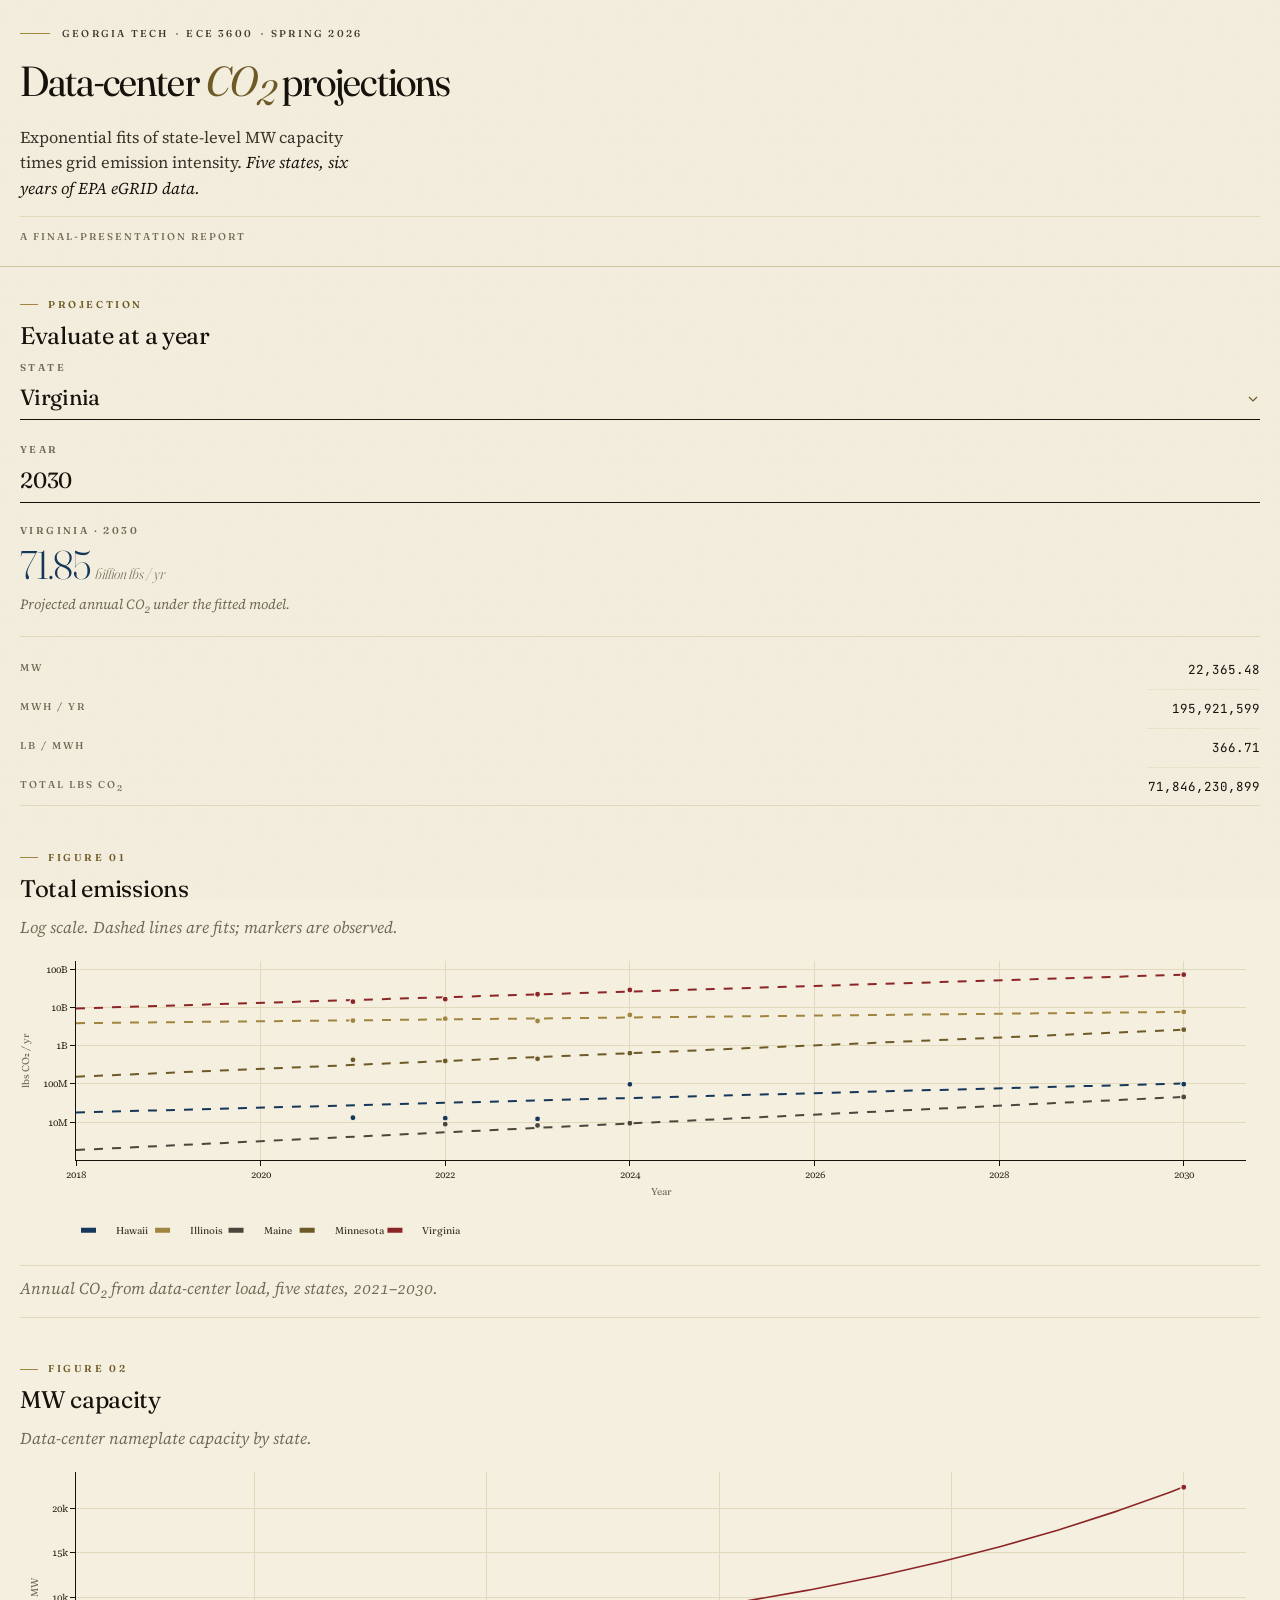
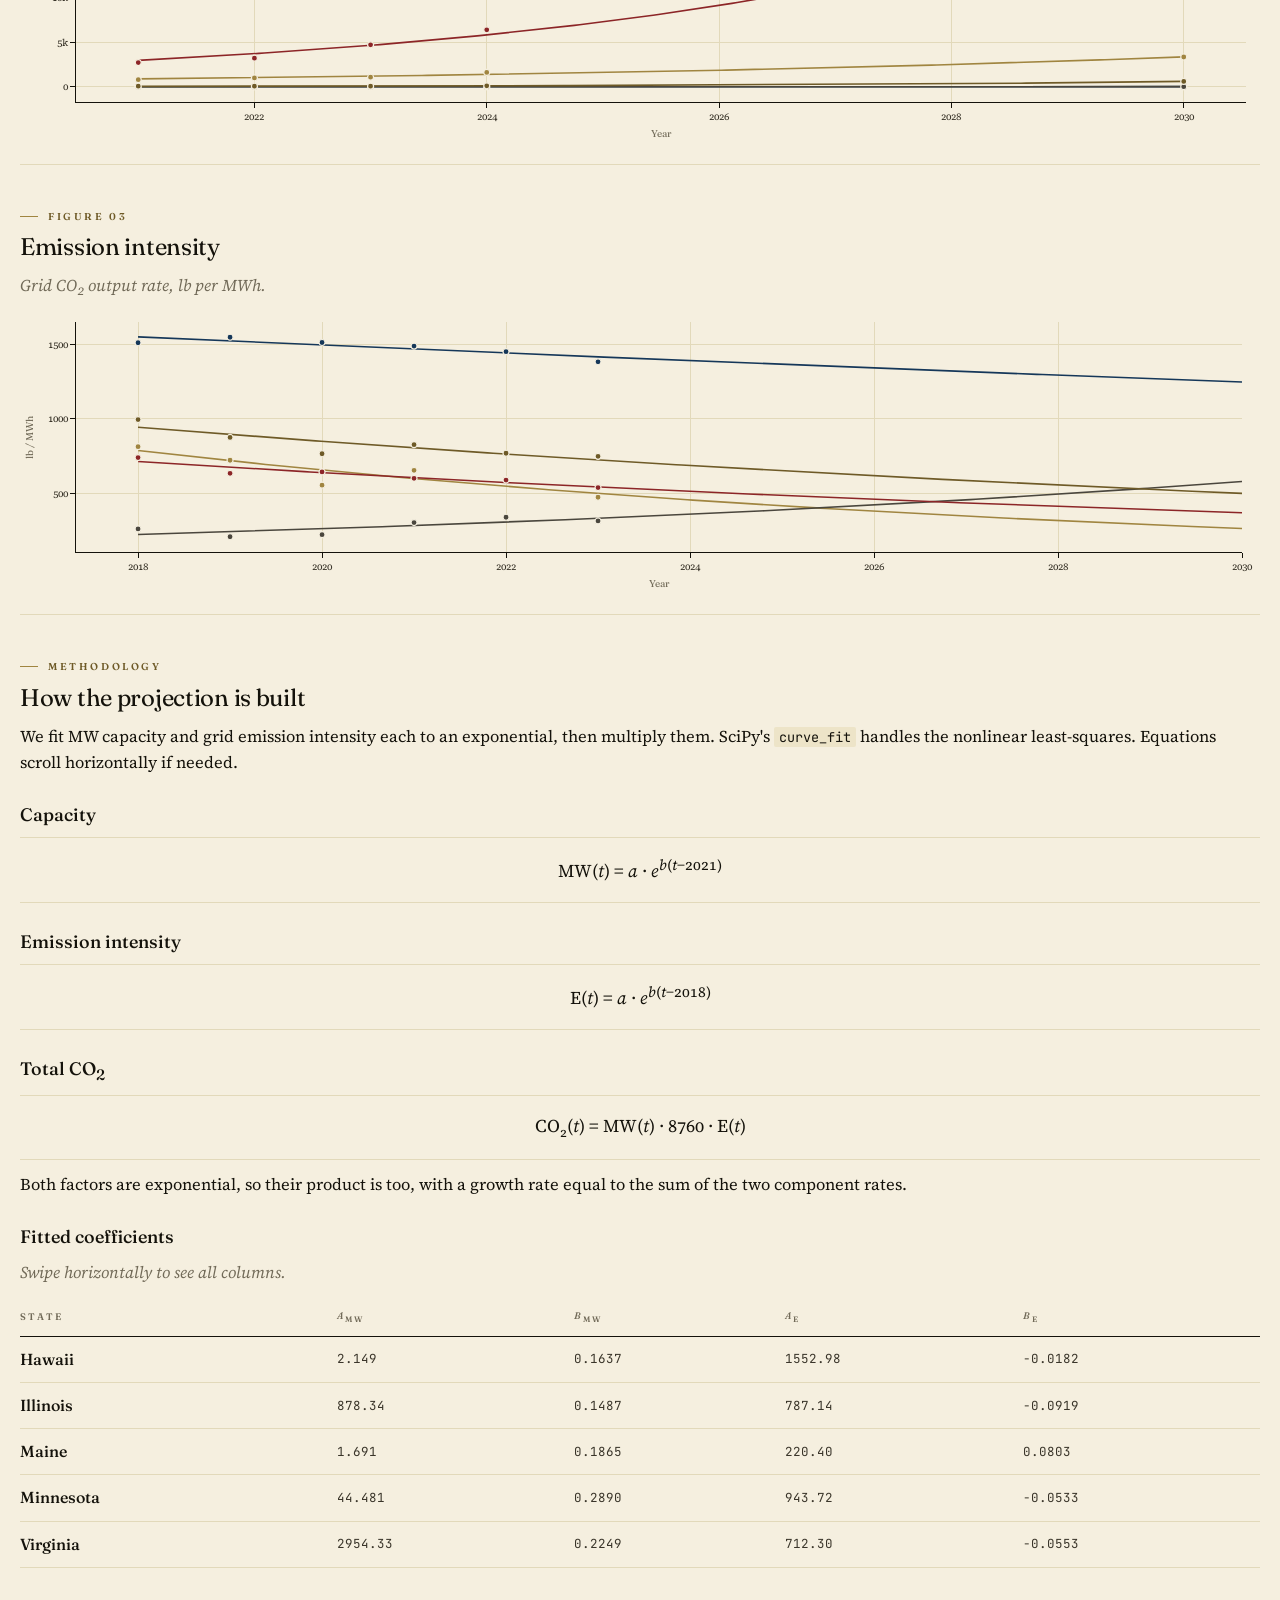
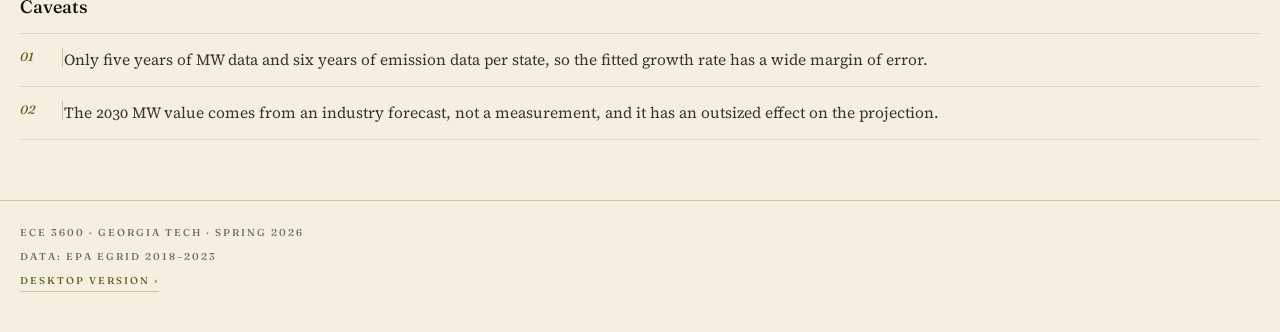
==== commit df020976: "Tighten hero headline and default interactive form to Virginia - Widen h1 max-width so headline brea" ====
--- a/mobile/index.html
+++ b/mobile/index.html
@@ -56,13 +56,16 @@
     </article>
 
     <article class="article">
-      <div class="fig-label"><span class="n">Fig. 02</span><span>MW capacity</span></div>
+      <div class="section-kicker">Figure 02</div>
+      <h2>MW capacity</h2>
+      <p class="panel-sub">Data-center nameplate capacity by state.</p>
       <div id="mw-chart" class="chart"></div>
     </article>
 
     <article class="article">
-      <div class="fig-label"><span class="n">Fig. 03</span><span>Emission intensity</span></div>
-      <p class="panel-sub">lb CO<sub>2</sub> per MWh.</p>
+      <div class="section-kicker">Figure 03</div>
+      <h2>Emission intensity</h2>
+      <p class="panel-sub">Grid CO<sub>2</sub> output rate, lb per MWh.</p>
       <div id="em-chart" class="chart"></div>
     </article>
 
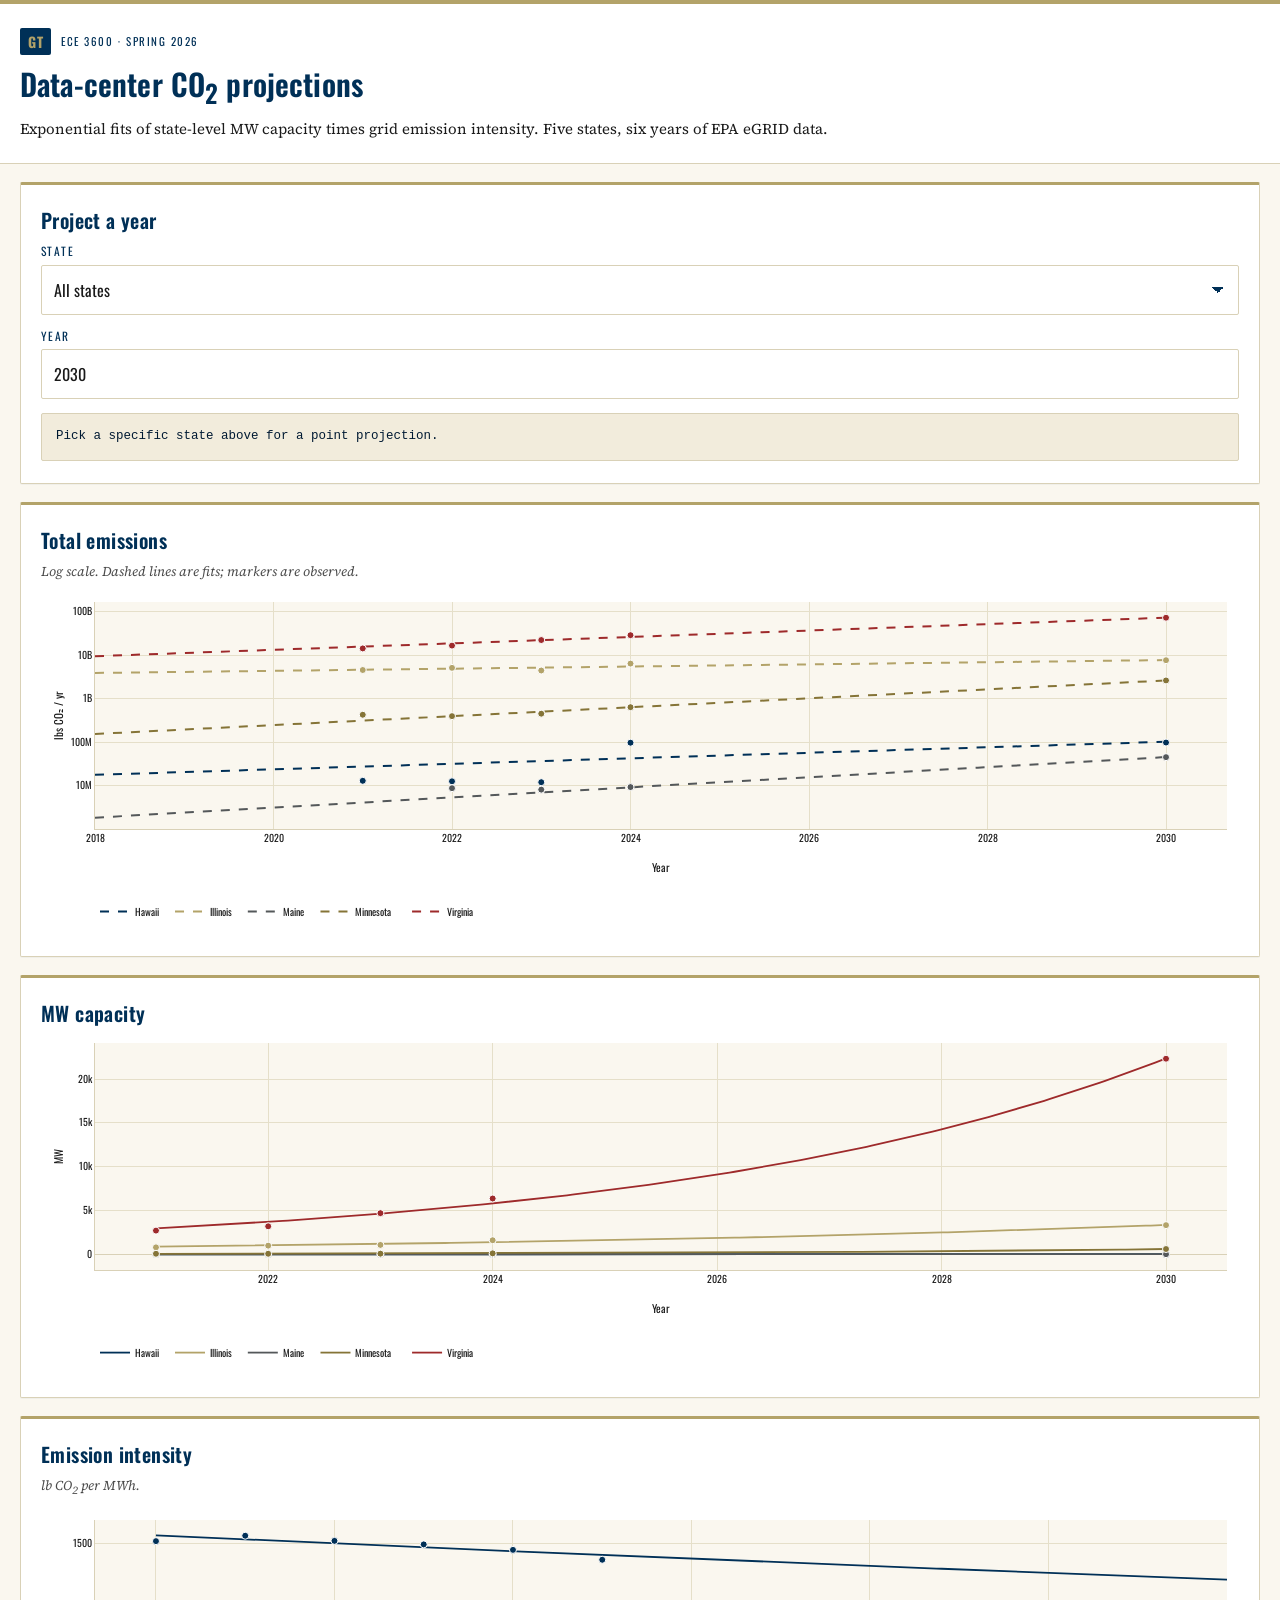
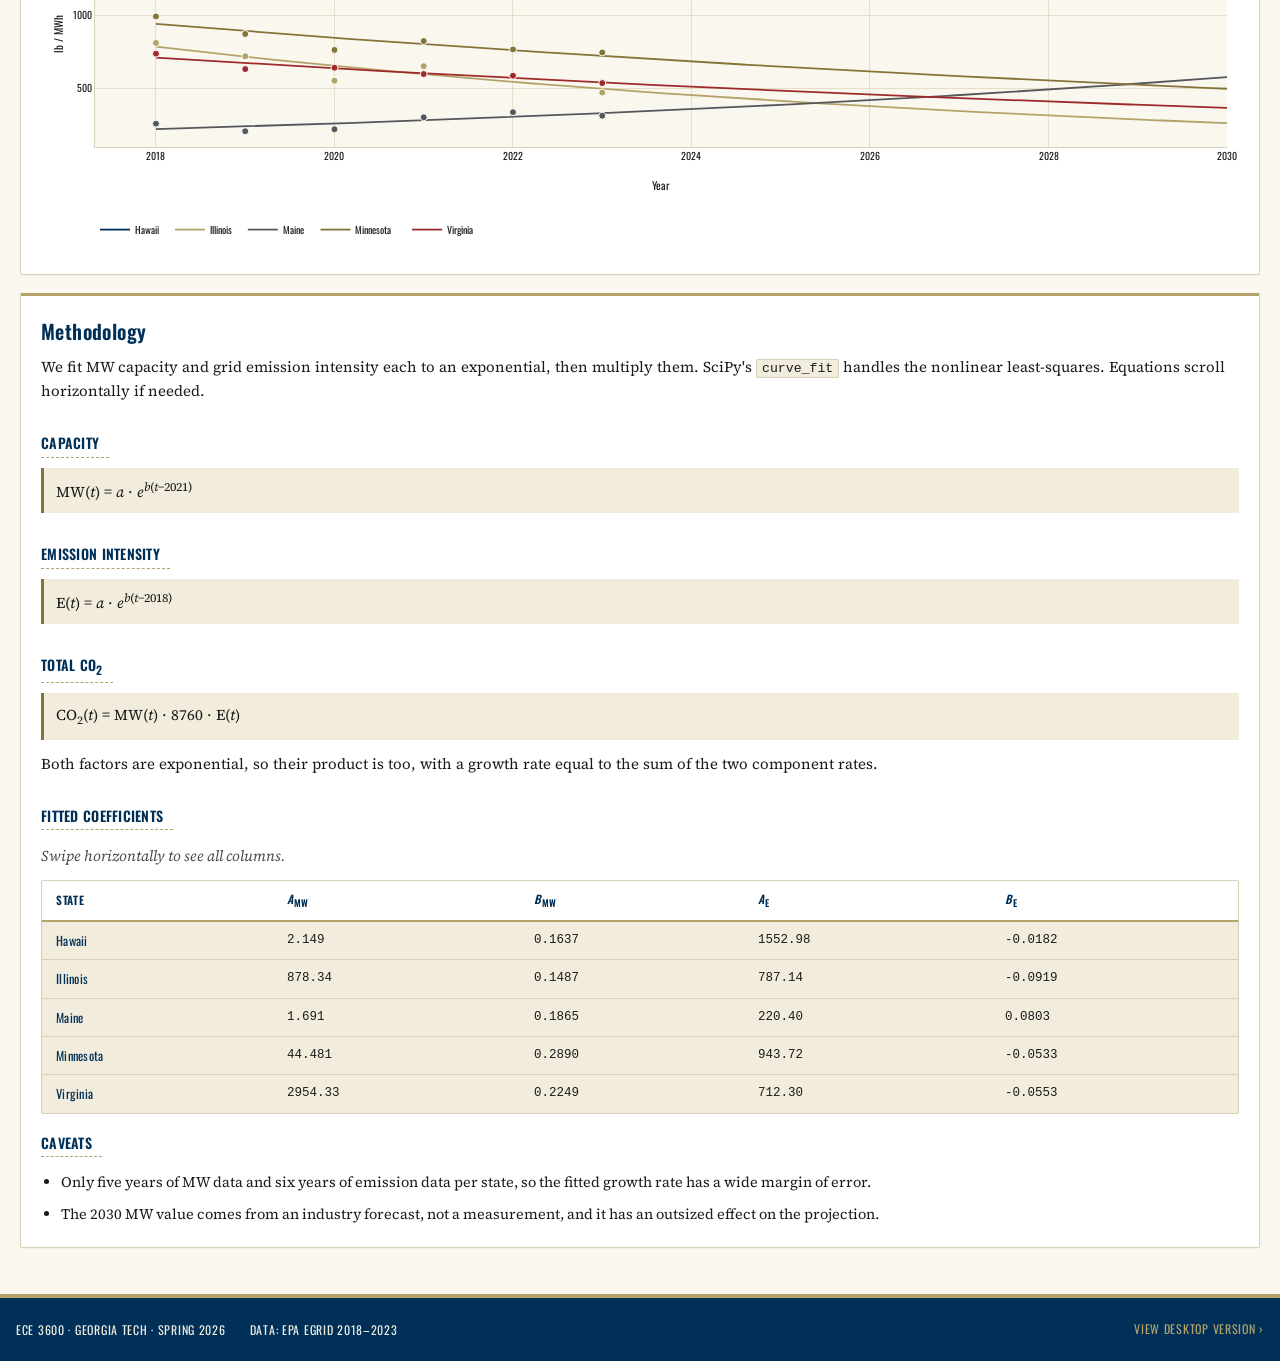
==== commit 9af0345d: "Revert UI to GT-template (pre-redesign), keep latest chart data Restores index.html, static/app.js, " ====
--- a/mobile/index.html
+++ b/mobile/index.html
@@ -3,37 +3,33 @@
 <head>
 <meta charset="utf-8" />
 <meta name="viewport" content="width=device-width, initial-scale=1, viewport-fit=cover" />
-<meta name="theme-color" content="#F5EFDF" />
-<title>Data-center CO₂ projections · ECE 3600</title>
+<meta name="theme-color" content="#003057" />
+<title>Data-center CO₂ projections · mobile</title>
 <script src="https://cdn.plot.ly/plotly-2.35.2.min.js"></script>
 <link rel="preconnect" href="https://fonts.googleapis.com">
 <link rel="preconnect" href="https://fonts.gstatic.com" crossorigin>
+<link href="https://fonts.googleapis.com/css2?family=Oswald:wght@500;600;700&family=Source+Serif+4:ital,wght@0,400;0,600;1,400&display=swap" rel="stylesheet">
 <link rel="stylesheet" href="styles.css" />
 </head>
 <body>
 
+  <div class="gold-bar"></div>
   <header>
-    <p class="dateline">
-      <span class="gold-mark"></span>
-      <span>Georgia Tech</span>
-      <span class="sep"></span>
-      <span>ECE 3600</span>
-      <span class="sep"></span>
-      <span>Spring 2026</span>
+    <div class="wordmark">
+      <span class="gt">GT</span>
+      <span class="course">ECE 3600 &middot; Spring 2026</span>
+    </div>
+    <h1>Data-center CO<sub>2</sub> projections</h1>
+    <p class="lede">
+      Exponential fits of state-level MW capacity times grid emission
+      intensity. Five states, six years of EPA eGRID data.
     </p>
-    <h1>Data-center <em>CO<sub>2</sub></em> projections</h1>
-    <p class="lede">
-      Exponential fits of state-level MW capacity times grid emission intensity.
-      <em>Five states, six years of EPA eGRID data.</em>
-    </p>
-    <div class="byline">A final-presentation report</div>
   </header>
 
   <main>
 
-    <article class="article">
-      <div class="section-kicker">Projection</div>
-      <h2>Evaluate at a year</h2>
+    <section class="panel">
+      <h2>Project a year</h2>
       <form id="project-form">
         <label>State
           <select name="state" id="state">
@@ -45,33 +41,27 @@
         </label>
       </form>
       <div id="result" class="result"></div>
-    </article>
+    </section>
 
-    <article class="article">
-      <div class="section-kicker">Figure 01</div>
+    <section class="panel">
       <h2>Total emissions</h2>
       <p class="panel-sub">Log scale. Dashed lines are fits; markers are observed.</p>
       <div id="total-chart" class="chart"></div>
-      <p class="fig-caption">Annual CO<sub>2</sub> from data-center load, five states, 2021&ndash;2030.</p>
-    </article>
+    </section>
 
-    <article class="article">
-      <div class="section-kicker">Figure 02</div>
+    <section class="panel">
       <h2>MW capacity</h2>
-      <p class="panel-sub">Data-center nameplate capacity by state.</p>
       <div id="mw-chart" class="chart"></div>
-    </article>
+    </section>
 
-    <article class="article">
-      <div class="section-kicker">Figure 03</div>
+    <section class="panel">
       <h2>Emission intensity</h2>
-      <p class="panel-sub">Grid CO<sub>2</sub> output rate, lb per MWh.</p>
+      <p class="panel-sub">lb CO<sub>2</sub> per MWh.</p>
       <div id="em-chart" class="chart"></div>
-    </article>
+    </section>
 
-    <article class="article methodology">
-      <div class="section-kicker">Methodology</div>
-      <h2>How the projection is built</h2>
+    <section class="panel methodology">
+      <h2>Methodology</h2>
       <p>
         We fit MW capacity and grid emission intensity each to an exponential,
         then multiply them. SciPy's <code>curve_fit</code> handles the nonlinear
@@ -113,14 +103,16 @@
         <li>Only five years of MW data and six years of emission data per state, so the fitted growth rate has a wide margin of error.</li>
         <li>The 2030 MW value comes from an industry forecast, not a measurement, and it has an outsized effect on the projection.</li>
       </ul>
-    </article>
+    </section>
 
   </main>
 
   <footer>
-    <span>ECE&nbsp;3600 &middot; Georgia&nbsp;Tech &middot; Spring&nbsp;2026</span>
-    <span>Data: EPA&nbsp;eGRID 2018&ndash;2023</span>
-    <a href="../index.html">Desktop version &rsaquo;</a>
+    <div class="footer-inner">
+      <span>ECE 3600 &middot; Georgia Tech &middot; Spring 2026</span>
+      <span>Data: EPA eGRID 2018&ndash;2023</span>
+      <a href="../index.html">View desktop version &rsaquo;</a>
+    </div>
   </footer>
 
   <script src="app.js"></script>
--- a/mobile/styles.css
+++ b/mobile/styles.css
@@ -1,21 +1,13 @@
-@import url('https://fonts.googleapis.com/css2?family=Fraunces:ital,opsz,wght@0,9..144,400;0,9..144,500;0,9..144,600;1,9..144,400&family=JetBrains+Mono:wght@400&family=Source+Serif+4:ital,opsz,wght@0,8..60,400;0,8..60,600;1,8..60,400&display=swap');
-
 :root {
-  --ink:        #14120B;
-  --ink-2:      #3A352A;
-  --muted:      #716A58;
-  --paper:      #F5EFDF;
-  --paper-2:    #EDE4C8;
-  --rule:       #CFC49F;
-  --rule-soft:  #E2D9BA;
-  --navy:       #153759;
-  --gold:       #A08540;
-  --gold-deep:  #6E5A27;
-  --warn:       #7A2425;
-
-  --serif-display: "Fraunces", "Didot", "Bodoni 72", Georgia, serif;
-  --serif-body:    "Source Serif 4", "Source Serif Pro", Georgia, serif;
-  --mono:          "JetBrains Mono", ui-monospace, "SF Mono", Menlo, monospace;
+  --gt-gold: #B3A369;
+  --gt-gold-deep: #857437;
+  --gt-navy: #003057;
+  --gt-navy-ink: #001A33;
+  --paper: #FAF7EF;
+  --paper-2: #F2ECDC;
+  --rule: #D9D1B7;
+  --text: #1A1A1A;
+  --muted: #4A4A4A;
 }
 
 * { box-sizing: border-box; }
@@ -24,416 +16,305 @@
   margin: 0;
   padding: 0;
   background: var(--paper);
-  color: var(--ink);
-  font-family: var(--serif-body);
-  font-size: 16.5px;
-  line-height: 1.58;
-  font-feature-settings: "liga" 1, "kern" 1, "onum" 1;
+  color: var(--text);
+  font-family: "Source Serif 4", Georgia, "Times New Roman", serif;
+  font-size: 16px;
+  line-height: 1.55;
   -webkit-text-size-adjust: 100%;
   -webkit-font-smoothing: antialiased;
-  -moz-osx-font-smoothing: grayscale;
-}
-
-body::before {
-  content: "";
-  position: fixed;
-  inset: 0;
-  pointer-events: none;
-  background-image: url("data:image/svg+xml;utf8,<svg xmlns='http://www.w3.org/2000/svg' width='160' height='160'><filter id='n'><feTurbulence type='fractalNoise' baseFrequency='0.95' numOctaves='2' seed='3'/><feColorMatrix values='0 0 0 0 0.08  0 0 0 0 0.07  0 0 0 0 0.04  0 0 0 0.05 0'/></filter><rect width='100%' height='100%' filter='url(%23n)'/></svg>");
-  opacity: 0.45;
-  mix-blend-mode: multiply;
-  z-index: 0;
-}
-body > * { position: relative; z-index: 1; }
+}
+
+.gold-bar {
+  height: 4px;
+  background: var(--gt-gold);
+}
 
 header {
-  padding: 26px 20px 22px;
+  padding: 18px 16px 20px;
   border-bottom: 1px solid var(--rule);
-}
-
-.dateline {
-  margin: 0 0 18px;
+  background: #FFFFFF;
+}
+
+.wordmark {
   display: flex;
-  flex-wrap: wrap;
-  gap: 8px;
-  align-items: center;
-  font-family: var(--serif-display);
-  font-weight: 500;
-  font-size: 10px;
-  letter-spacing: 0.22em;
-  text-transform: uppercase;
-  color: var(--ink-2);
-}
-.dateline .gold-mark {
-  width: 30px;
-  height: 1px;
-  background: var(--gold);
-  margin-right: 4px;
-}
-.dateline .sep {
-  width: 2px;
-  height: 2px;
-  border-radius: 50%;
-  background: var(--ink-2);
-  opacity: 0.6;
-}
-
-header h1 {
-  font-family: var(--serif-display);
-  font-weight: 400;
-  font-size: clamp(30px, 7.6vw, 42px);
-  line-height: 1.02;
-  letter-spacing: -0.02em;
-  color: var(--ink);
-  margin: 0 0 14px;
-  font-variation-settings: "opsz" 144, "SOFT" 30;
-}
-header h1 em {
-  font-style: italic;
-  color: var(--gold-deep);
-}
-
-.lede {
-  font-family: var(--serif-body);
-  font-size: 16.5px;
-  line-height: 1.55;
-  color: var(--ink-2);
-  margin: 0 0 14px;
-  max-width: 40ch;
-}
-.lede em { font-style: italic; color: var(--ink); }
-
-.byline {
-  padding-top: 12px;
-  border-top: 1px solid var(--rule-soft);
-  font-family: var(--serif-display);
-  font-weight: 500;
-  font-size: 10px;
-  letter-spacing: 0.2em;
-  text-transform: uppercase;
-  color: var(--muted);
-}
-
-main {
-  padding: 0 20px 60px;
-}
-
-.article {
-  padding-top: 34px;
-  margin: 0;
-  border-top: 1px solid var(--rule-soft);
-}
-.article:first-child { border-top: none; padding-top: 20px; }
-
-.section-kicker {
-  display: inline-flex;
   align-items: center;
   gap: 10px;
-  font-family: var(--serif-display);
-  font-weight: 600;
-  font-size: 10px;
-  text-transform: uppercase;
-  letter-spacing: 0.26em;
-  color: var(--gold-deep);
+  margin-bottom: 12px;
+}
+.wordmark .gt {
+  font-family: "Oswald", sans-serif;
+  font-weight: 700;
+  background: var(--gt-navy);
+  color: var(--gt-gold);
+  padding: 3px 8px 2px;
+  font-size: 14px;
+  letter-spacing: 0.04em;
+  border-radius: 2px;
+}
+.wordmark .course {
+  font-family: "Oswald", sans-serif;
+  text-transform: uppercase;
+  font-size: 11px;
+  letter-spacing: 0.14em;
+  color: var(--gt-navy);
+}
+
+header h1 {
+  font-family: "Oswald", sans-serif;
+  font-weight: 600;
+  color: var(--gt-navy);
+  font-size: 26px;
+  line-height: 1.15;
   margin: 0 0 10px;
-}
-.section-kicker::before {
-  content: "";
-  width: 18px;
-  height: 1px;
-  background: var(--gold);
-}
-
-.article h2 {
-  font-family: var(--serif-display);
-  font-weight: 400;
-  font-size: 24px;
-  line-height: 1.12;
-  letter-spacing: -0.012em;
-  color: var(--ink);
-  margin: 0 0 10px;
-}
-.article h2 em { font-style: italic; color: var(--gold-deep); }
-
+  letter-spacing: 0.005em;
+}
+
+.lede {
+  font-size: 15px;
+  margin: 0;
+  color: var(--text);
+}
+
+main {
+  padding: 14px 14px 22px;
+  display: block;
+}
+
+.panel {
+  background: #FFFFFF;
+  border: 1px solid var(--rule);
+  border-top: 3px solid var(--gt-gold);
+  border-radius: 2px;
+  padding: 16px 16px 18px;
+  margin-bottom: 14px;
+  box-shadow: 0 1px 0 rgba(0, 48, 87, 0.04);
+}
+
+.panel h2 {
+  font-family: "Oswald", sans-serif;
+  color: var(--gt-navy);
+  font-size: 18px;
+  font-weight: 600;
+  margin: 0 0 6px;
+  letter-spacing: 0.02em;
+}
 .panel-sub {
-  font-family: var(--serif-body);
+  margin: 0 0 12px;
+  color: var(--muted);
+  font-size: 13.5px;
   font-style: italic;
-  color: var(--muted);
-  font-size: 15px;
-  line-height: 1.5;
-  margin: 0 0 20px;
-}
-
-.article p {
-  margin: 12px 0;
-  font-size: 16.5px;
-  line-height: 1.58;
 }
 
 form {
-  margin: 0 0 20px;
   display: flex;
   flex-direction: column;
-  gap: 22px;
+  gap: 12px;
 }
 label {
   display: flex;
   flex-direction: column;
-  gap: 4px;
-  font-family: var(--serif-display);
-  font-weight: 600;
-  font-size: 10px;
-  letter-spacing: 0.24em;
-  text-transform: uppercase;
-  color: var(--muted);
-}
-select, input[type="number"] {
-  background: transparent;
-  border: 0;
-  border-bottom: 1px solid var(--ink);
-  padding: 4px 0 8px;
-  font-family: var(--serif-display);
-  font-size: 22px;
-  font-weight: 400;
-  color: var(--ink);
-  border-radius: 0;
+  gap: 5px;
+  font-family: "Oswald", sans-serif;
+  font-size: 11.5px;
+  color: var(--gt-navy);
+  letter-spacing: 0.12em;
+  text-transform: uppercase;
+}
+select, input {
+  background: #FFFFFF;
+  color: var(--text);
+  border: 1px solid var(--rule);
+  border-radius: 2px;
+  padding: 12px;
+  /* 16px prevents iOS Safari auto-zoom on focus */
+  font-size: 16px;
+  font-family: inherit;
+  width: 100%;
+  min-height: 46px;
   appearance: none;
   -webkit-appearance: none;
-  outline: none;
-  letter-spacing: -0.01em;
+}
+select {
+  background-image: linear-gradient(45deg, transparent 50%, var(--gt-navy) 50%),
+                    linear-gradient(135deg, var(--gt-navy) 50%, transparent 50%);
+  background-position: calc(100% - 20px) 50%, calc(100% - 14px) 50%;
+  background-size: 6px 6px, 6px 6px;
+  background-repeat: no-repeat;
+  padding-right: 36px;
+}
+select:focus, input:focus {
+  outline: 2px solid var(--gt-gold);
+  outline-offset: 1px;
+  border-color: var(--gt-gold);
+}
+
+button {
+  background: var(--gt-navy);
+  color: #FFFFFF;
+  border: 0;
+  padding: 14px 18px;
+  border-radius: 2px;
+  font-family: "Oswald", sans-serif;
+  font-size: 15px;
+  letter-spacing: 0.08em;
+  text-transform: uppercase;
+  font-weight: 600;
+  cursor: pointer;
   width: 100%;
-}
-select {
-  background-image: url("data:image/svg+xml;utf8,<svg xmlns='http://www.w3.org/2000/svg' width='10' height='6'><path fill='none' stroke='%236E5A27' stroke-width='1.2' d='M1 1l4 4 4-4'/></svg>");
-  background-repeat: no-repeat;
-  background-position: right 2px center;
-  padding-right: 20px;
-}
-select:focus, input[type="number"]:focus {
-  border-bottom-color: var(--gold-deep);
-}
-input[type="number"]::-webkit-outer-spin-button,
-input[type="number"]::-webkit-inner-spin-button { -webkit-appearance: none; margin: 0; }
-input[type="number"] { -moz-appearance: textfield; }
+  min-height: 48px;
+  transition: background 120ms ease;
+}
+button:active { background: var(--gt-navy-ink); }
+button:disabled { background: #8A8A8A; cursor: not-allowed; }
 
 .result {
+  margin-top: 14px;
+  background: var(--paper-2);
+  border: 1px solid var(--rule);
+  border-radius: 2px;
+  padding: 12px 14px;
+  font-family: "SF Mono", Menlo, Consolas, monospace;
+  font-size: 12.5px;
+  line-height: 1.7;
+  white-space: pre-wrap;
   min-height: 24px;
-  color: var(--ink);
-}
-.result .res-empty {
-  font-style: italic;
-  color: var(--muted);
+  color: var(--gt-navy-ink);
+  overflow-x: auto;
+  -webkit-overflow-scrolling: touch;
+}
+
+.chart { width: 100%; height: 280px; }
+
+.methodology p { margin: 8px 0 12px; font-size: 15px; }
+.methodology h3 {
+  font-family: "Oswald", sans-serif;
+  color: var(--gt-navy);
+  font-size: 14px;
+  font-weight: 600;
+  margin: 18px 0 6px;
+  letter-spacing: 0.02em;
+  border-bottom: 1px dashed var(--gt-gold);
+  padding-bottom: 3px;
+  display: inline-block;
+  padding-right: 10px;
+  text-transform: uppercase;
+}
+
+.eq {
+  background: var(--paper-2);
+  border-left: 3px solid var(--gt-gold-deep);
+  padding: 10px 12px;
+  margin: 4px 0 12px;
+  font-family: "Source Serif 4", "Cambria Math", Georgia, serif;
   font-size: 15px;
-}
-.result .res-headline-label {
-  font-family: var(--serif-display);
-  font-weight: 600;
-  font-size: 10px;
-  text-transform: uppercase;
-  letter-spacing: 0.24em;
-  color: var(--muted);
-  margin-bottom: 6px;
-}
-.result .res-headline {
-  font-family: var(--serif-display);
-  font-weight: 300;
-  font-size: 40px;
-  line-height: 1;
-  letter-spacing: -0.025em;
-  color: var(--navy);
-  font-variant-numeric: lining-nums tabular-nums;
-  font-variation-settings: "opsz" 144;
-}
-.result .res-unit {
-  font-size: 0.38em;
-  font-style: italic;
-  color: var(--muted);
-  letter-spacing: 0;
-  margin-left: 4px;
-}
-.result .res-deck {
-  font-family: var(--serif-body);
-  font-style: italic;
-  color: var(--muted);
-  font-size: 14px;
-  margin: 8px 0 18px;
-}
-.result .res-grid {
-  display: grid;
-  grid-template-columns: 1fr max-content;
-  column-gap: 18px;
-  padding-top: 14px;
-  border-top: 1px solid var(--rule-soft);
-}
-.result .res-label {
-  font-family: var(--serif-display);
-  font-weight: 500;
-  font-size: 10px;
-  text-transform: uppercase;
-  letter-spacing: 0.2em;
-  color: var(--muted);
-  padding: 9px 0;
-}
-.result .res-value {
-  font-family: var(--mono);
-  font-size: 12.5px;
-  text-align: right;
-  padding: 9px 0;
-  border-bottom: 1px dotted var(--rule-soft);
-  font-variant-numeric: tabular-nums;
-}
-.result .res-grid > :nth-last-child(-n+2) { border-bottom: 0; }
-
-.chart { width: 100%; height: 300px; }
-
-.fig-label {
-  display: inline-flex;
-  align-items: center;
-  gap: 8px;
-  font-family: var(--serif-display);
-  font-weight: 600;
-  font-size: 10px;
-  text-transform: uppercase;
-  letter-spacing: 0.26em;
-  color: var(--ink);
-  margin: 0 0 10px;
-}
-.fig-label .n { color: var(--gold-deep); }
-
-.fig-caption {
-  font-family: var(--serif-body);
-  font-style: italic;
-  color: var(--muted);
-  font-size: 13.5px;
-  line-height: 1.55;
-  margin: 10px 0 0;
-  padding-top: 10px;
-  border-top: 1px solid var(--rule-soft);
-}
-
-.methodology h3 {
-  font-family: var(--serif-display);
-  font-weight: 500;
-  font-size: 18px;
-  line-height: 1.2;
-  margin: 28px 0 8px;
-  color: var(--ink);
-}
-
-.eq {
-  padding: 16px 0;
-  margin: 12px 0;
-  border-top: 1px solid var(--rule-soft);
-  border-bottom: 1px solid var(--rule-soft);
-  font-family: "Cambria Math", "STIX Two Math", var(--serif-body), serif;
-  font-size: 18px;
-  text-align: center;
   overflow-x: auto;
   white-space: nowrap;
-  color: var(--ink);
+  -webkit-overflow-scrolling: touch;
 }
 .eq i { font-style: italic; }
-.eq sub { font-size: 0.72em; }
-.eq sup { font-size: 0.82em; }
+.eq sub { font-size: 0.75em; }
+.eq sup { font-size: 0.8em; }
 
 code {
   background: var(--paper-2);
+  border: 1px solid var(--rule);
   padding: 1px 5px;
   border-radius: 2px;
-  font-family: var(--mono);
-  font-size: 0.82em;
-  color: var(--ink);
-}
-
-.table-wrap { overflow-x: auto; margin: 8px 0 4px; }
+  font-family: "SF Mono", Menlo, Consolas, monospace;
+  font-size: 0.88em;
+}
+
+.table-wrap {
+  overflow-x: auto;
+  -webkit-overflow-scrolling: touch;
+  border: 1px solid var(--rule);
+  border-radius: 2px;
+  background: var(--paper-2);
+}
 #fits-table {
   width: 100%;
-  min-width: 440px;
+  min-width: 480px;
   border-collapse: collapse;
-  font-feature-settings: "tnum" 1;
+  margin: 0;
+  font-size: 13px;
 }
 #fits-table th, #fits-table td {
-  padding: 10px 16px 10px 0;
-  border-bottom: 1px solid var(--rule-soft);
   text-align: left;
-}
+  padding: 9px 14px;
+  border-bottom: 1px solid var(--rule);
+  white-space: nowrap;
+}
+#fits-table tbody tr:last-child td { border-bottom: 0; }
 #fits-table thead th {
-  font-family: var(--serif-display);
-  font-weight: 600;
-  font-size: 9.5px;
-  text-transform: uppercase;
-  letter-spacing: 0.22em;
-  color: var(--muted);
-  border-bottom: 1px solid var(--ink);
+  font-family: "Oswald", sans-serif;
+  color: var(--gt-navy);
+  font-weight: 600;
+  letter-spacing: 0.06em;
+  border-bottom: 2px solid var(--gt-gold);
+  text-transform: uppercase;
+  font-size: 11.5px;
+  background: #FFFFFF;
 }
 #fits-table tbody td:first-child {
-  font-family: var(--serif-display);
-  font-size: 16px;
-  font-weight: 500;
-  color: var(--ink);
-  white-space: nowrap;
+  font-family: "Oswald", sans-serif;
+  color: var(--gt-navy);
+  letter-spacing: 0.02em;
 }
 #fits-table tbody td {
-  font-family: var(--mono);
+  font-family: "SF Mono", Menlo, Consolas, monospace;
   font-size: 12.5px;
-  font-variant-numeric: tabular-nums;
-  color: var(--ink-2);
 }
 
 .caveats {
-  counter-reset: caveat;
-  list-style: none;
-  padding: 0;
-  margin: 16px 0 0;
-}
-.caveats li {
-  counter-increment: caveat;
-  position: relative;
-  padding: 14px 0 14px 44px;
-  border-top: 1px solid var(--rule-soft);
-  color: var(--ink-2);
-  font-size: 15.5px;
-  line-height: 1.55;
-}
-.caveats li:last-child { border-bottom: 1px solid var(--rule-soft); }
-.caveats li::before {
-  content: counter(caveat, decimal-leading-zero);
-  position: absolute;
-  left: 0;
-  top: 14px;
-  font-family: var(--serif-display);
-  font-style: italic;
-  font-weight: 500;
-  font-size: 12px;
-  color: var(--gold-deep);
-  padding-right: 10px;
-  border-right: 1px solid var(--rule);
-  width: 32px;
-}
+  margin: 8px 0 0;
+  padding-left: 20px;
+  font-size: 14.5px;
+}
+.caveats li { margin-bottom: 9px; }
+.caveats li:last-child { margin-bottom: 0; }
 
 footer {
-  padding: 24px 20px 40px;
-  border-top: 1px solid var(--rule);
-  font-family: var(--serif-display);
-  font-weight: 500;
-  font-size: 10px;
-  letter-spacing: 0.2em;
-  text-transform: uppercase;
-  color: var(--muted);
+  border-top: 4px solid var(--gt-gold);
+  background: var(--gt-navy);
+  color: #EEEDE4;
+}
+.footer-inner {
+  padding: 16px 16px calc(16px + env(safe-area-inset-bottom));
   display: flex;
   flex-direction: column;
-  gap: 8px;
-}
-footer a {
-  color: var(--gold-deep);
+  gap: 6px;
+  font-size: 12px;
+  font-family: "Oswald", sans-serif;
+  letter-spacing: 0.06em;
+  text-transform: uppercase;
+}
+.footer-inner a {
+  color: var(--gt-gold);
   text-decoration: none;
-  border-bottom: 1px solid var(--rule);
-  padding-bottom: 2px;
-  width: max-content;
-}
+  font-family: "Oswald", sans-serif;
+  letter-spacing: 0.06em;
+  margin-top: 4px;
+  padding: 6px 0;
+  min-height: 32px;
+}
+.footer-inner a:active { color: #FFFFFF; }
 footer code {
+  background: rgba(255,255,255,0.08);
+  border: 1px solid rgba(255,255,255,0.14);
+  color: var(--gt-gold);
+  font-family: "SF Mono", Menlo, Consolas, monospace;
+  letter-spacing: 0;
   text-transform: none;
-  letter-spacing: 0;
-  font-size: 11px;
-  background: transparent;
-}
+}
+
+/* Tablet breakpoint: a little more breathing room */
+@media (min-width: 600px) {
+  header { padding: 24px 20px 22px; }
+  header h1 { font-size: 30px; }
+  main { padding: 18px 20px 28px; }
+  .panel { padding: 20px 20px 22px; margin-bottom: 18px; }
+  .panel h2 { font-size: 20px; }
+  .chart { height: 340px; }
+  .footer-inner { flex-direction: row; flex-wrap: wrap; gap: 10px 24px; align-items: center; }
+  .footer-inner a { margin-left: auto; margin-top: 0; }
+}
